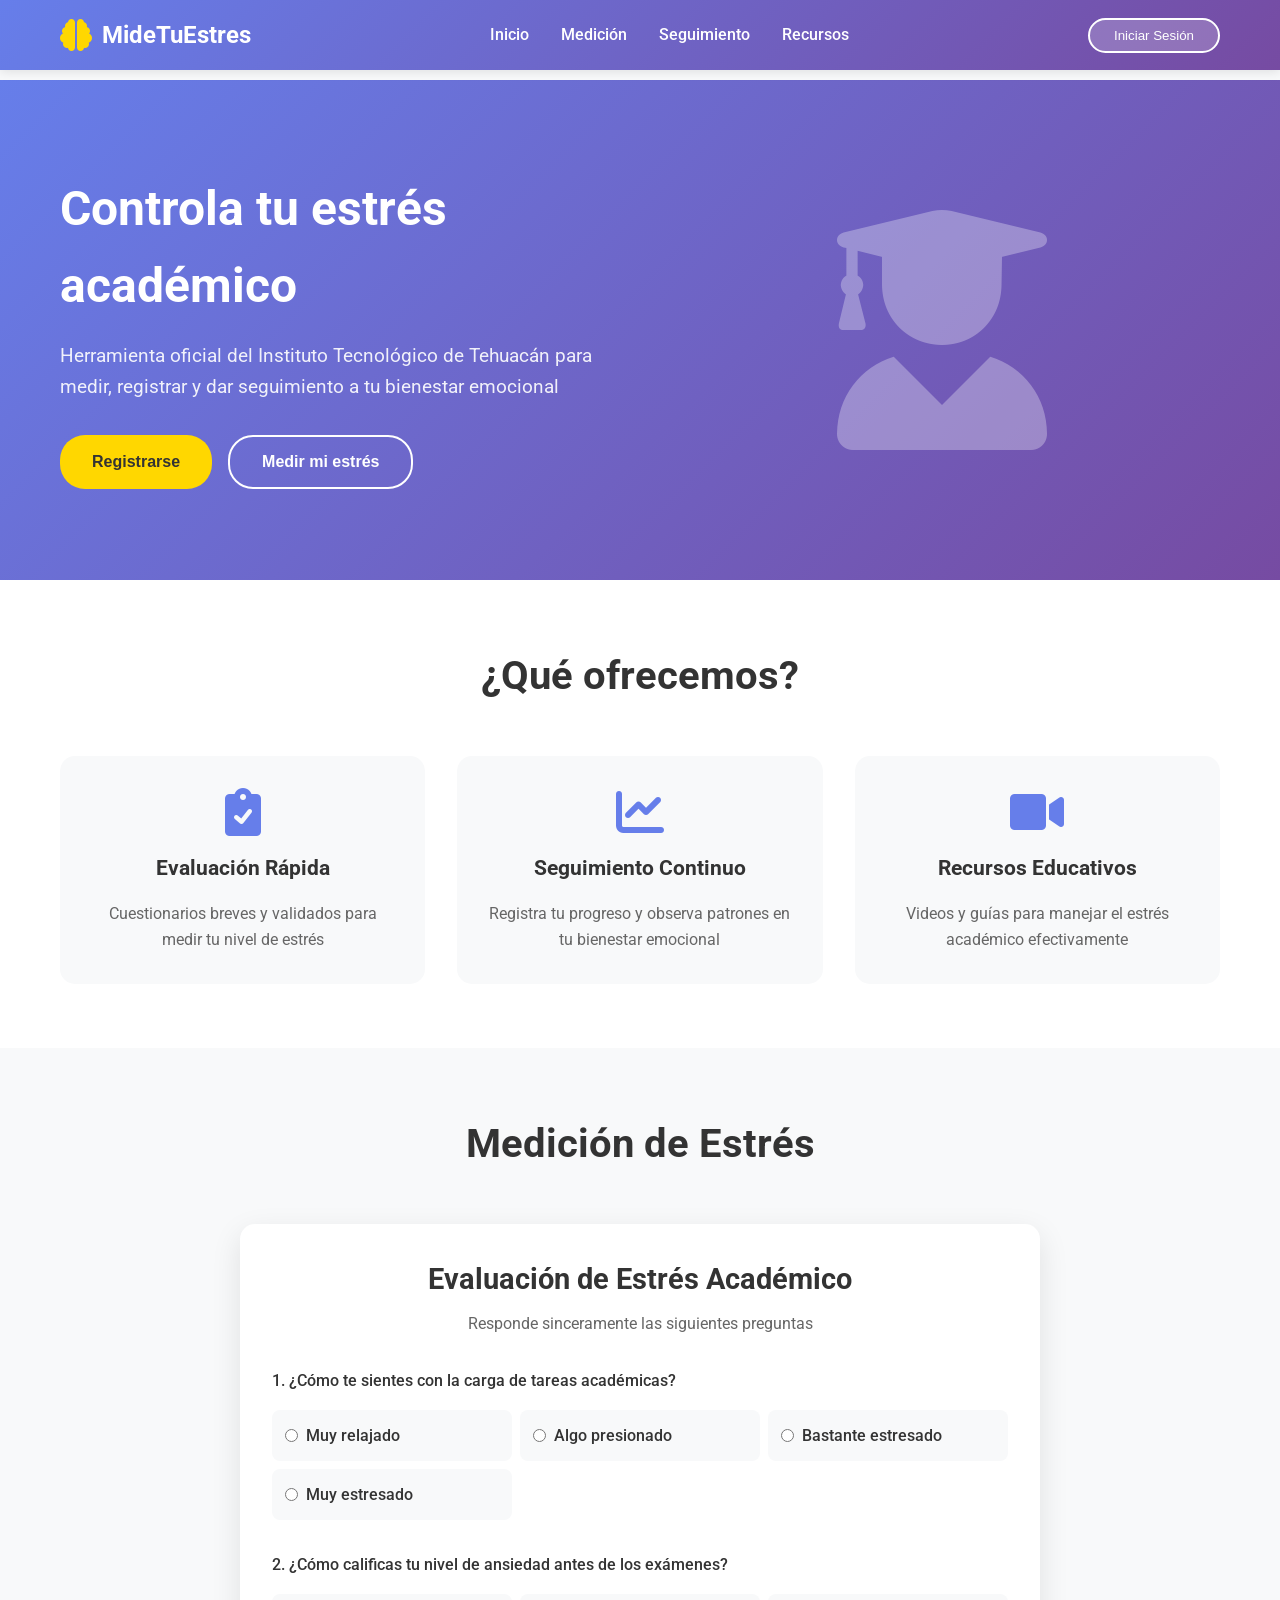
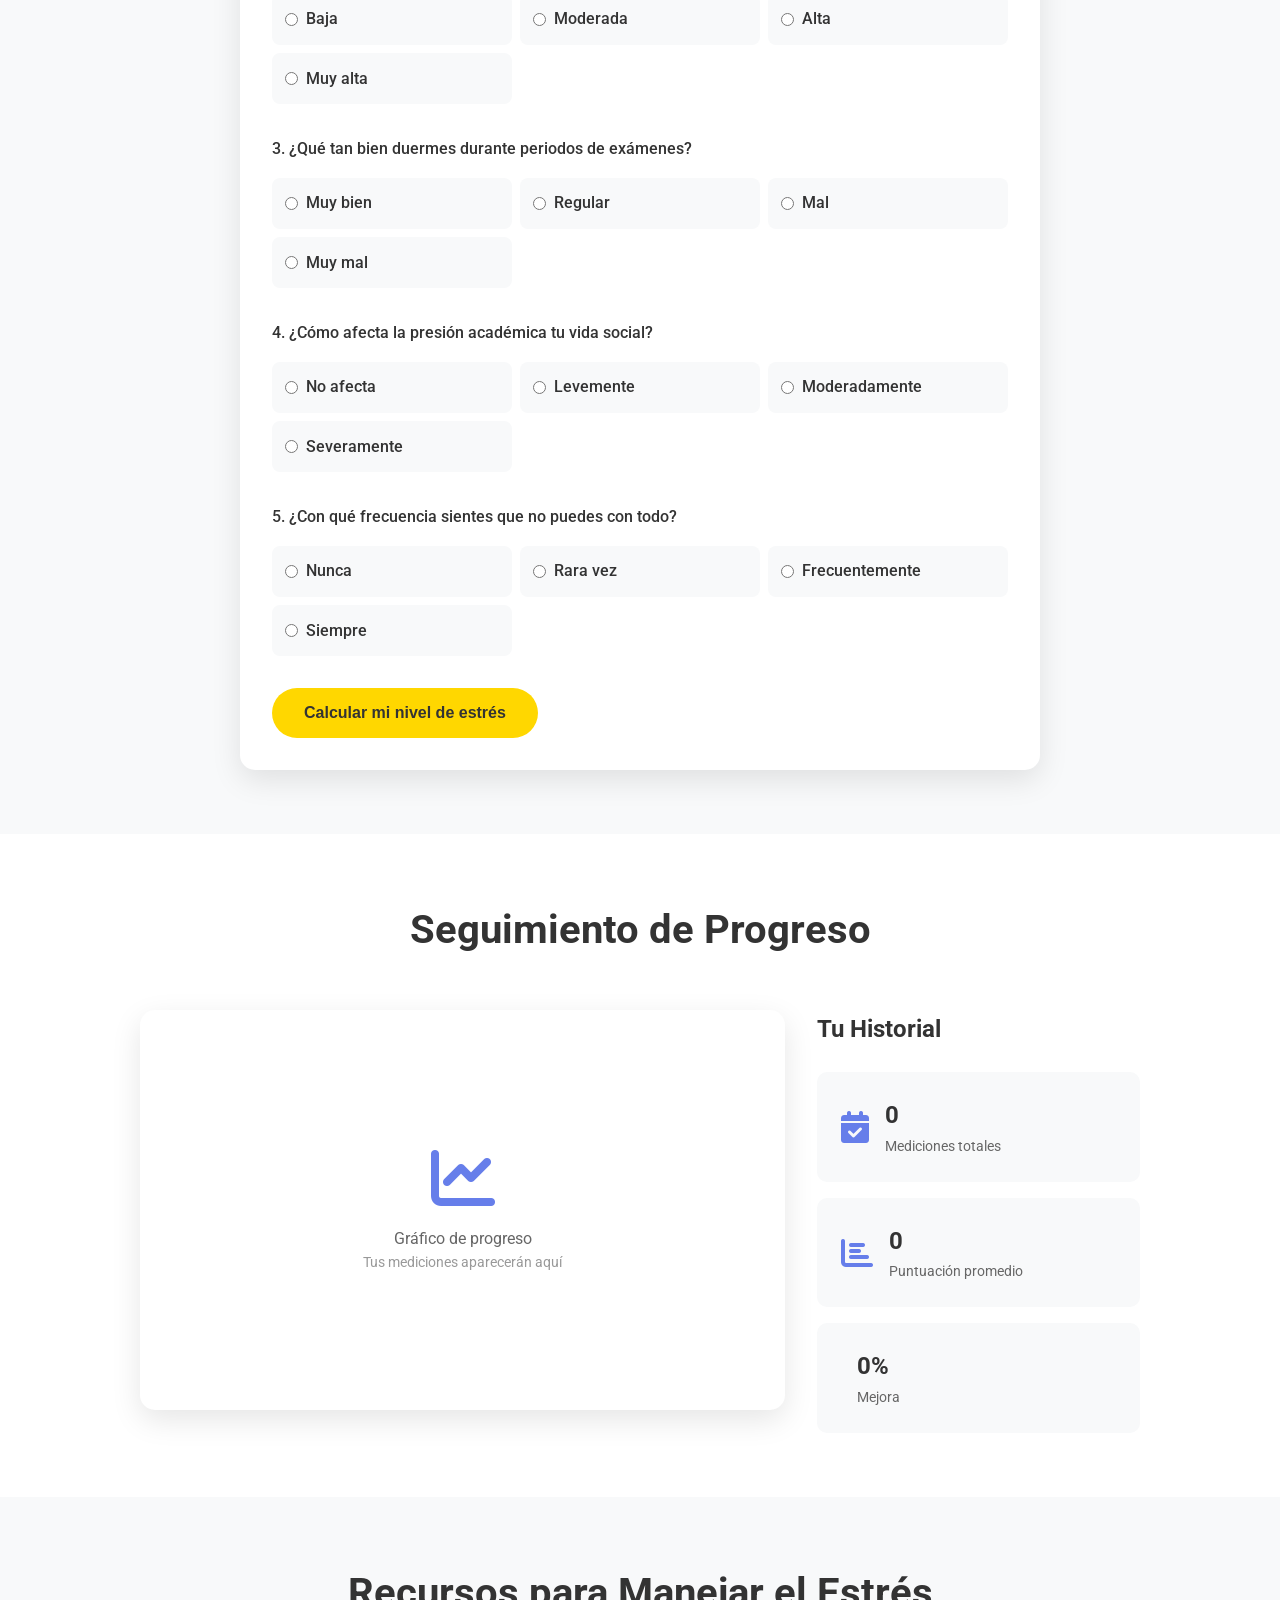
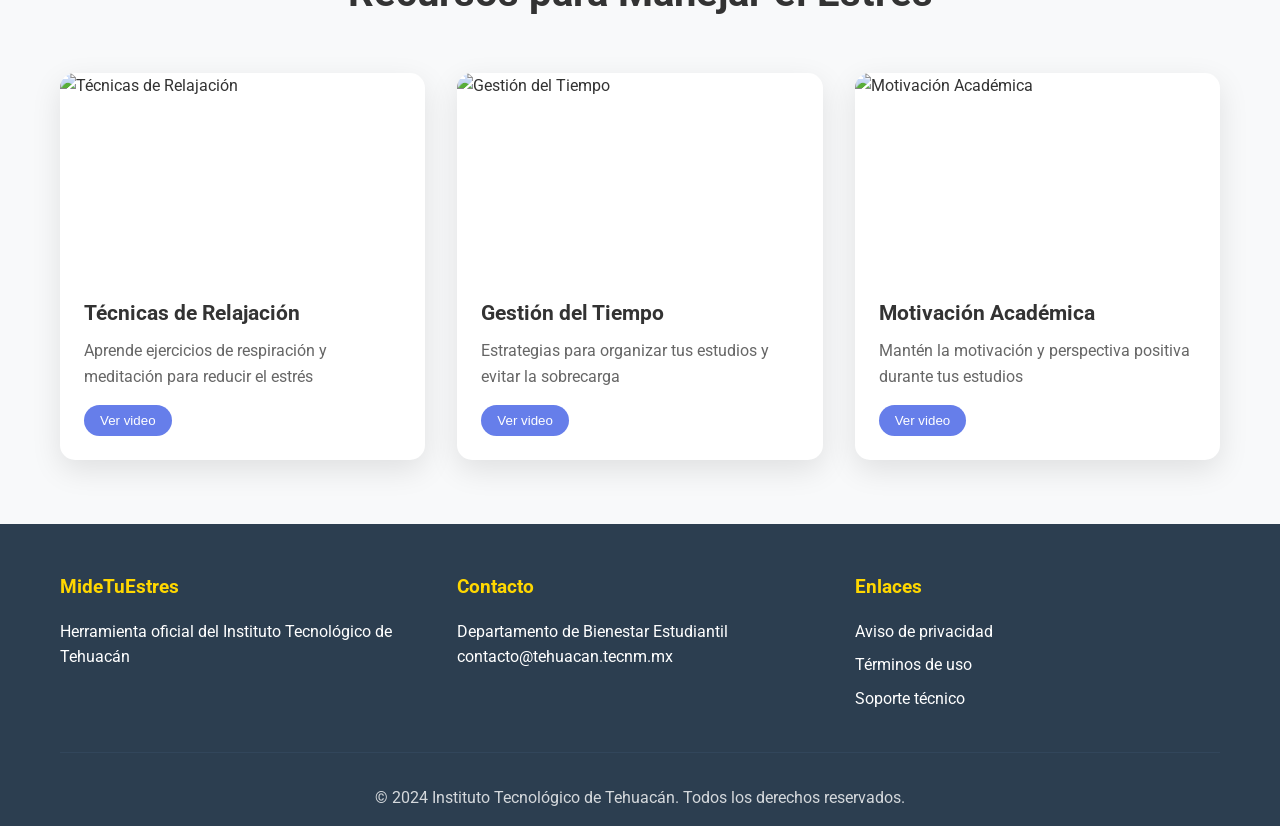
==== index.html @ ab8b29cb "Initial commit: MideTuEstres - Instituto Tecnologico de Tehuacan - Frontend completo con HTML, CSS y" ====
<!DOCTYPE html>
<html lang="es">
<head>
    <meta charset="UTF-8">
    <meta name="viewport" content="width=device-width, initial-scale=1.0">
    <title>MideTuEstres - Instituto Tecnológico de Tehuacán</title>
    <link rel="stylesheet" href="styles.css">
    <link href="https://fonts.googleapis.com/css2?family=Roboto:wght@300;400;500;700&display=swap" rel="stylesheet">
    <link rel="stylesheet" href="https://cdnjs.cloudflare.com/ajax/libs/font-awesome/6.0.0/css/all.min.css">
</head>
<body>
    <!-- Header -->
    <header class="header">
        <div class="container">
            <div class="logo">
                <i class="fas fa-brain"></i>
                <h1>MideTuEstres</h1>
            </div>
            <nav class="nav">
                <ul>
                    <li><a href="#inicio" class="nav-link">Inicio</a></li>
                    <li><a href="#medicion" class="nav-link">Medición</a></li>
                    <li><a href="#seguimiento" class="nav-link">Seguimiento</a></li>
                    <li><a href="#recursos" class="nav-link">Recursos</a></li>
                </ul>
            </nav>
            <button class="btn-login" onclick="showLoginModal()">Iniciar Sesión</button>
        </div>
    </header>

    <!-- Main Content -->
    <main>
        <!-- Hero Section -->
        <section id="inicio" class="hero">
            <div class="container">
                <div class="hero-content">
                    <h2>Controla tu estrés académico</h2>
                    <p>Herramienta oficial del Instituto Tecnológico de Tehuacán para medir, registrar y dar seguimiento a tu bienestar emocional</p>
                    <div class="hero-buttons">
                        <button class="btn-primary" onclick="showRegisterModal()">Registrarse</button>
                        <button class="btn-secondary" onclick="scrollToSection('medicion')">Medir mi estrés</button>
                    </div>
                </div>
                <div class="hero-image">
                    <i class="fas fa-user-graduate"></i>
                </div>
            </div>
        </section>

        <!-- Features Section -->
        <section class="features">
            <div class="container">
                <h3>¿Qué ofrecemos?</h3>
                <div class="features-grid">
                    <div class="feature-card">
                        <i class="fas fa-clipboard-check"></i>
                        <h4>Evaluación Rápida</h4>
                        <p>Cuestionarios breves y validados para medir tu nivel de estrés</p>
                    </div>
                    <div class="feature-card">
                        <i class="fas fa-chart-line"></i>
                        <h4>Seguimiento Continuo</h4>
                        <p>Registra tu progreso y observa patrones en tu bienestar emocional</p>
                    </div>
                    <div class="feature-card">
                        <i class="fas fa-video"></i>
                        <h4>Recursos Educativos</h4>
                        <p>Videos y guías para manejar el estrés académico efectivamente</p>
                    </div>
                </div>
            </div>
        </section>

        <!-- Stress Measurement Section -->
        <section id="medicion" class="measurement">
            <div class="container">
                <h3>Medición de Estrés</h3>
                <div class="measurement-container">
                    <div class="measurement-form" id="measurementForm">
                        <div class="form-header">
                            <h4>Evaluación de Estrés Académico</h4>
                            <p>Responde sinceramente las siguientes preguntas</p>
                        </div>
                        <form id="stressForm">
                            <div class="question-group" data-question="1">
                                <label>1. ¿Cómo te sientes con la carga de tareas académicas?</label>
                                <div class="radio-group">
                                    <label><input type="radio" name="q1" value="1"> Muy relajado</label>
                                    <label><input type="radio" name="q1" value="2"> Algo presionado</label>
                                    <label><input type="radio" name="q1" value="3"> Bastante estresado</label>
                                    <label><input type="radio" name="q1" value="4"> Muy estresado</label>
                                </div>
                            </div>

                            <div class="question-group" data-question="2">
                                <label>2. ¿Cómo calificas tu nivel de ansiedad antes de los exámenes?</label>
                                <div class="radio-group">
                                    <label><input type="radio" name="q2" value="1"> Baja</label>
                                    <label><input type="radio" name="q2" value="2"> Moderada</label>
                                    <label><input type="radio" name="q2" value="3"> Alta</label>
                                    <label><input type="radio" name="q2" value="4"> Muy alta</label>
                                </div>
                            </div>

                            <div class="question-group" data-question="3">
                                <label>3. ¿Qué tan bien duermes durante periodos de exámenes?</label>
                                <div class="radio-group">
                                    <label><input type="radio" name="q3" value="1"> Muy bien</label>
                                    <label><input type="radio" name="q3" value="2"> Regular</label>
                                    <label><input type="radio" name="q3" value="3"> Mal</label>
                                    <label><input type="radio" name="q3" value="4"> Muy mal</label>
                                </div>
                            </div>

                            <div class="question-group" data-question="4">
                                <label>4. ¿Cómo afecta la presión académica tu vida social?</label>
                                <div class="radio-group">
                                    <label><input type="radio" name="q4" value="1"> No afecta</label>
                                    <label><input type="radio" name="q4" value="2"> Levemente</label>
                                    <label><input type="radio" name="q4" value="3"> Moderadamente</label>
                                    <label><input type="radio" name="q4" value="4"> Severamente</label>
                                </div>
                            </div>

                            <div class="question-group" data-question="5">
                                <label>5. ¿Con qué frecuencia sientes que no puedes con todo?</label>
                                <div class="radio-group">
                                    <label><input type="radio" name="q5" value="1"> Nunca</label>
                                    <label><input type="radio" name="q5" value="2"> Rara vez</label>
                                    <label><input type="radio" name="q5" value="3"> Frecuentemente</label>
                                    <label><input type="radio" name="q5" value="4"> Siempre</label>
                                </div>
                            </div>

                            <button type="submit" class="btn-primary">Calcular mi nivel de estrés</button>
                        </form>
                    </div>

                    <div class="result-container" id="resultContainer" style="display: none;">
                        <h4>Tu Resultado</h4>
                        <div class="stress-score">
                            <div class="score-circle">
                                <span id="scoreValue">0</span>
                                <span class="score-label">Puntos</span>
                            </div>
                        </div>
                        <div class="stress-level" id="stressLevel">
                            <h5 id="levelTitle">Nivel de Estrés</h5>
                            <p id="levelDescription">Descripción</p>
                        </div>
                        <div class="recommendations">
                            <h6>Recomendaciones</h6>
                            <ul id="recommendationsList">
                                <!-- Recommendations will be added dynamically -->
                            </ul>
                        </div>
                        <button class="btn-secondary" onclick="resetMeasurement()">Nueva evaluación</button>
                    </div>
                </div>
            </div>
        </section>

        <!-- Tracking Section -->
        <section id="seguimiento" class="tracking">
            <div class="container">
                <h3>Seguimiento de Progreso</h3>
                <div class="tracking-container">
                    <div class="chart-container">
                        <canvas id="stressChart"></canvas>
                    </div>
                    <div class="tracking-info">
                        <h4>Tu Historial</h4>
                        <div class="stats-grid">
                            <div class="stat-card">
                                <i class="fas fa-calendar-check"></i>
                                <div class="stat-info">
                                    <span class="stat-number" id="totalMeasurements">0</span>
                                    <span class="stat-label">Mediciones totales</span>
                                </div>
                            </div>
                            <div class="stat-card">
                                <i class="fas fa-chart-bar"></i>
                                <div class="stat-info">
                                    <span class="stat-number" id="averageScore">0</span>
                                    <span class="stat-label">Puntuación promedio</span>
                                </div>
                            </div>
                            <div class="stat-card">
                                <i class="fas fa-trend-down"></i>
                                <div class="stat-info">
                                    <span class="stat-number" id="improvement">0%</span>
                                    <span class="stat-label">Mejora</span>
                                </div>
                            </div>
                        </div>
                    </div>
                </div>
            </div>
        </section>

        <!-- Resources Section -->
        <section id="recursos" class="resources">
            <div class="container">
                <h3>Recursos para Manejar el Estrés</h3>
                <div class="resources-grid">
                    <div class="resource-card">
                        <div class="resource-video">
                            <img src="https://img.youtube.com/vi/dQw4w9WgXcQ/mqdefault.jpg" alt="Técnicas de Relajación">
                            <div class="video-overlay">
                                <i class="fas fa-play-circle"></i>
                                <a href="https://www.youtube.com/watch?v=dQw4w9WgXcQ" target="_blank" class="video-link">Ver Video</a>
                            </div>
                        </div>
                        <div class="resource-content">
                            <h4>Técnicas de Relajación</h4>
                            <p>Aprende ejercicios de respiración y meditación para reducir el estrés</p>
                            <button class="btn-small" onclick="playVideo('relajacion')">Ver video</button>
                        </div>
                    </div>

                    <div class="resource-card">
                        <div class="resource-video">
                            <img src="https://img.youtube.com/vi/864228rfcv4/mqdefault.jpg" alt="Gestión del Tiempo">
                            <div class="video-overlay">
                                <i class="fas fa-play-circle"></i>
                                <a href="https://www.youtube.com/watch?v=864228rfcv4" target="_blank" class="video-link">Ver Video</a>
                            </div>
                        </div>
                        <div class="resource-content">
                            <h4>Gestión del Tiempo</h4>
                            <p>Estrategias para organizar tus estudios y evitar la sobrecarga</p>
                            <button class="btn-small" onclick="playVideo('tiempo')">Ver video</button>
                        </div>
                    </div>

                    <div class="resource-card">
                        <div class="resource-video">
                            <img src="https://img.youtube.com/vi/WN_pRi27HjU/mqdefault.jpg" alt="Motivación Académica">
                            <div class="video-overlay">
                                <i class="fas fa-play-circle"></i>
                                <a href="https://www.youtube.com/watch?v=WN_pRi27HjU" target="_blank" class="video-link">Ver Video</a>
                            </div>
                        </div>
                        <div class="resource-content">
                            <h4>Motivación Académica</h4>
                            <p>Mantén la motivación y perspectiva positiva durante tus estudios</p>
                            <button class="btn-small" onclick="playVideo('motivacion')">Ver video</button>
                        </div>
                    </div>
                </div>
            </div>
        </section>
    </main>

    <!-- Footer -->
    <footer class="footer">
        <div class="container">
            <div class="footer-content">
                <div class="footer-section">
                    <h4>MideTuEstres</h4>
                    <p>Herramienta oficial del Instituto Tecnológico de Tehuacán</p>
                </div>
                <div class="footer-section">
                    <h4>Contacto</h4>
                    <p>Departamento de Bienestar Estudiantil</p>
                    <p>contacto@tehuacan.tecnm.mx</p>
                </div>
                <div class="footer-section">
                    <h4>Enlaces</h4>
                    <ul>
                        <li><a href="#">Aviso de privacidad</a></li>
                        <li><a href="#">Términos de uso</a></li>
                        <li><a href="#">Soporte técnico</a></li>
                    </ul>
                </div>
            </div>
            <div class="footer-bottom">
                <p>&copy; 2024 Instituto Tecnológico de Tehuacán. Todos los derechos reservados.</p>
            </div>
        </div>
    </footer>

    <!-- Modals -->
    <!-- Login Modal -->
    <div id="loginModal" class="modal">
        <div class="modal-content">
            <span class="close" onclick="closeModal('loginModal')">&times;</span>
            <h2>Iniciar Sesión</h2>
            <form id="loginForm">
                <div class="form-group">
                    <label for="email">Correo Institucional</label>
                    <input type="email" id="email" name="email" required placeholder="ejemplo@tehuacan.tecnm.mx">
                </div>
                <div class="form-group">
                    <label for="password">Contraseña</label>
                    <input type="password" id="password" name="password" required>
                </div>
                <button type="submit" class="btn-primary">Iniciar Sesión</button>
                <p class="form-link">¿No tienes cuenta? <a href="#" onclick="switchToRegister()">Regístrate</a></p>
            </form>
        </div>
    </div>

    <!-- Register Modal -->
    <div id="registerModal" class="modal">
        <div class="modal-content">
            <span class="close" onclick="closeModal('registerModal')">&times;</span>
            <h2>Registro de Estudiante</h2>
            <form id="registerForm">
                <div class="form-group">
                    <label for="regName">Nombre Completo</label>
                    <input type="text" id="regName" name="name" required>
                </div>
                <div class="form-group">
                    <label for="regEmail">Correo Institucional</label>
                    <input type="email" id="regEmail" name="email" required placeholder="ejemplo@tehuacan.tecnm.mx">
                </div>
                <div class="form-group">
                    <label for="regMatricula">Matrícula</label>
                    <input type="text" id="regMatricula" name="matricula" required>
                </div>
                <div class="form-group">
                    <label for="regCarrera">Carrera</label>
                    <select id="regCarrera" name="carrera" required>
                        <option value="">Selecciona tu carrera</option>
                        <option value="lic-administracion">Licenciatura en Administración</option>
                        <option value="lic-contaduria">Licenciatura en Contaduría</option>
                        <option value="ing-sistemas">Ingeniería en Sistemas Computacionales</option>
                        <option value="ing-industrial">Ingeniería Industrial</option>
                        <option value="ing-logistica">Ingeniería en Logística</option>
                        <option value="ing-civil">Ingeniería Civil</option>
                        <option value="ing-electrica">Ingeniería Electrónica</option>
                        <option value="ing-mecanica">Ingeniería Mecatrónica</option>
                        <option value="ing-biomedica">Ingeniería en Biomedica</option>
                        <option value="ing-bioquimica">Ingeniería en Bioquimica</option>

                    </select>
                </div>
                <div class="form-group">
                    <label for="regSemestre">Semestre</label>
                    <select id="regSemestre" name="semestre" required>
                        <option value="">Selecciona tu semestre</option>
                        <option value="1">1er Semestre</option>
                        <option value="2">2do Semestre</option>
                        <option value="3">3er Semestre</option>
                        <option value="4">4to Semestre</option>
                        <option value="5">5to Semestre</option>
                        <option value="6">6to Semestre</option>
                        <option value="7">7mo Semestre</option>
                        <option value="8">8vo Semestre</option>
                        <option value="9">9no Semestre</option>
                    </select>
                </div>
                <div class="form-group">
                    <label for="regPassword">Contraseña</label>
                    <input type="password" id="regPassword" name="password" required>
                </div>
                <div class="form-group">
                    <label for="regConfirmPassword">Confirmar Contraseña</label>
                    <input type="password" id="regConfirmPassword" name="confirmPassword" required>
                </div>
                <button type="submit" class="btn-primary">Registrarse</button>
                <p class="form-link">¿Ya tienes cuenta? <a href="#" onclick="switchToLogin()">Inicia sesión</a></p>
            </form>
        </div>
    </div>

    <script src="script.js"></script>
</body>
</html>
---- styles.css ----
/* Reset and Base Styles */
* {
    margin: 0;
    padding: 0;
    box-sizing: border-box;
}

body {
    font-family: 'Roboto', sans-serif;
    line-height: 1.6;
    color: #333;
    background-color: #f8f9fa;
}

.container {
    max-width: 1200px;
    margin: 0 auto;
    padding: 0 20px;
}

/* Header Styles */
.header {
    background: linear-gradient(135deg, #667eea 0%, #764ba2 100%);
    color: white;
    padding: 1rem 0;
    position: fixed;
    top: 0;
    width: 100%;
    z-index: 1000;
    box-shadow: 0 2px 10px rgba(0,0,0,0.1);
}

.header .container {
    display: flex;
    justify-content: space-between;
    align-items: center;
}

.logo {
    display: flex;
    align-items: center;
    gap: 10px;
}

.logo i {
    font-size: 2rem;
    color: #ffd700;
}

.logo h1 {
    font-size: 1.5rem;
    font-weight: 700;
}

.nav ul {
    display: flex;
    list-style: none;
    gap: 2rem;
}

.nav-link {
    color: white;
    text-decoration: none;
    font-weight: 500;
    transition: color 0.3s;
}

.nav-link:hover {
    color: #ffd700;
}

.btn-login {
    background: rgba(255,255,255,0.2);
    color: white;
    border: 2px solid white;
    padding: 0.5rem 1.5rem;
    border-radius: 25px;
    cursor: pointer;
    font-weight: 500;
    transition: all 0.3s;
}

.btn-login:hover {
    background: white;
    color: #667eea;
}

/* Main Content */
main {
    margin-top: 80px;
}

/* Hero Section */
.hero {
    background: linear-gradient(135deg, #667eea 0%, #764ba2 100%);
    color: white;
    padding: 4rem 0;
    min-height: 500px;
    display: flex;
    align-items: center;
}

.hero .container {
    display: grid;
    grid-template-columns: 1fr 1fr;
    gap: 3rem;
    align-items: center;
}

.hero-content h2 {
    font-size: 3rem;
    margin-bottom: 1rem;
    font-weight: 700;
}

.hero-content p {
    font-size: 1.2rem;
    margin-bottom: 2rem;
    opacity: 0.9;
}

.hero-buttons {
    display: flex;
    gap: 1rem;
}

.btn-primary {
    background: #ffd700;
    color: #333;
    padding: 1rem 2rem;
    border: none;
    border-radius: 25px;
    font-weight: 600;
    cursor: pointer;
    transition: all 0.3s;
    font-size: 1rem;
}

.btn-primary:hover {
    background: #ffed4e;
    transform: translateY(-2px);
    box-shadow: 0 5px 15px rgba(255,215,0,0.3);
}

.btn-secondary {
    background: transparent;
    color: white;
    padding: 1rem 2rem;
    border: 2px solid white;
    border-radius: 25px;
    font-weight: 600;
    cursor: pointer;
    transition: all 0.3s;
    font-size: 1rem;
}

.btn-secondary:hover {
    background: white;
    color: #667eea;
}

.hero-image {
    text-align: center;
}

.hero-image i {
    font-size: 15rem;
    opacity: 0.3;
    animation: float 3s ease-in-out infinite;
}

@keyframes float {
    0%, 100% { transform: translateY(0px); }
    50% { transform: translateY(-20px); }
}

/* Features Section */
.features {
    padding: 4rem 0;
    background: white;
}

.features h3 {
    text-align: center;
    font-size: 2.5rem;
    margin-bottom: 3rem;
    color: #333;
}

.features-grid {
    display: grid;
    grid-template-columns: repeat(auto-fit, minmax(300px, 1fr));
    gap: 2rem;
}

.feature-card {
    text-align: center;
    padding: 2rem;
    border-radius: 15px;
    background: #f8f9fa;
    transition: all 0.3s;
}

.feature-card:hover {
    transform: translateY(-5px);
    box-shadow: 0 10px 30px rgba(0,0,0,0.1);
}

.feature-card i {
    font-size: 3rem;
    color: #667eea;
    margin-bottom: 1rem;
}

.feature-card h4 {
    font-size: 1.3rem;
    margin-bottom: 1rem;
    color: #333;
}

.feature-card p {
    color: #666;
    line-height: 1.6;
}

/* Measurement Section */
.measurement {
    padding: 4rem 0;
    background: #f8f9fa;
}

.measurement h3 {
    text-align: center;
    font-size: 2.5rem;
    margin-bottom: 3rem;
    color: #333;
}

.measurement-container {
    max-width: 800px;
    margin: 0 auto;
    background: white;
    border-radius: 15px;
    padding: 2rem;
    box-shadow: 0 10px 30px rgba(0,0,0,0.1);
}

.form-header {
    text-align: center;
    margin-bottom: 2rem;
}

.form-header h4 {
    font-size: 1.8rem;
    color: #333;
    margin-bottom: 0.5rem;
}

.form-header p {
    color: #666;
}

.question-group {
    margin-bottom: 2rem;
}

.question-group label {
    display: block;
    font-weight: 500;
    margin-bottom: 1rem;
    color: #333;
}

.radio-group {
    display: grid;
    grid-template-columns: repeat(auto-fit, minmax(200px, 1fr));
    gap: 0.5rem;
}

.radio-group label {
    display: flex;
    align-items: center;
    padding: 0.8rem;
    background: #f8f9fa;
    border-radius: 8px;
    cursor: pointer;
    transition: all 0.3s;
    margin-bottom: 0;
}

.radio-group label:hover {
    background: #e9ecef;
}

.radio-group input[type="radio"] {
    margin-right: 0.5rem;
}

/* Result Container */
.result-container {
    text-align: center;
    padding: 2rem;
}

.stress-score {
    margin: 2rem 0;
}

.score-circle {
    width: 150px;
    height: 150px;
    border-radius: 50%;
    background: linear-gradient(135deg, #667eea 0%, #764ba2 100%);
    display: flex;
    flex-direction: column;
    align-items: center;
    justify-content: center;
    margin: 0 auto;
    color: white;
    box-shadow: 0 10px 30px rgba(102,126,234,0.3);
}

.score-circle #scoreValue {
    font-size: 3rem;
    font-weight: 700;
}

.score-label {
    font-size: 0.9rem;
    opacity: 0.8;
}

.stress-level {
    margin: 2rem 0;
    padding: 1.5rem;
    background: #f8f9fa;
    border-radius: 10px;
}

.stress-level h5 {
    font-size: 1.5rem;
    margin-bottom: 0.5rem;
    color: #333;
}

.recommendations {
    text-align: left;
    margin: 2rem 0;
}

.recommendations h6 {
    font-size: 1.2rem;
    margin-bottom: 1rem;
    color: #333;
}

.recommendations ul {
    list-style: none;
}

.recommendations li {
    padding: 0.5rem 0;
    padding-left: 1.5rem;
    position: relative;
}

.recommendations li:before {
    content: ">";
    position: absolute;
    left: 0;
    color: #667eea;
    font-weight: bold;
}

/* Tracking Section */
.tracking {
    padding: 4rem 0;
    background: white;
}

.tracking h3 {
    text-align: center;
    font-size: 2.5rem;
    margin-bottom: 3rem;
    color: #333;
}

.tracking-container {
    max-width: 1000px;
    margin: 0 auto;
    display: grid;
    grid-template-columns: 2fr 1fr;
    gap: 2rem;
}

.chart-container {
    background: white;
    border-radius: 15px;
    padding: 2rem;
    box-shadow: 0 10px 30px rgba(0,0,0,0.1);
    height: 400px;
    display: flex;
    align-items: center;
    justify-content: center;
}

.chart-placeholder {
    text-align: center;
    color: #666;
}

.tracking-info h4 {
    font-size: 1.5rem;
    margin-bottom: 1.5rem;
    color: #333;
}

.stats-grid {
    display: flex;
    flex-direction: column;
    gap: 1rem;
}

.stat-card {
    background: #f8f9fa;
    padding: 1.5rem;
    border-radius: 10px;
    display: flex;
    align-items: center;
    gap: 1rem;
    transition: all 0.3s;
}

.stat-card:hover {
    transform: translateX(5px);
    box-shadow: 0 5px 15px rgba(0,0,0,0.1);
}

.stat-card i {
    font-size: 2rem;
    color: #667eea;
}

.stat-info {
    display: flex;
    flex-direction: column;
}

.stat-number {
    font-size: 1.5rem;
    font-weight: 700;
    color: #333;
}

.stat-label {
    font-size: 0.9rem;
    color: #666;
}

/* Resources Section */
.resources {
    padding: 4rem 0;
    background: #f8f9fa;
}

.resources h3 {
    text-align: center;
    font-size: 2.5rem;
    margin-bottom: 3rem;
    color: #333;
}

.resources-grid {
    display: grid;
    grid-template-columns: repeat(auto-fit, minmax(350px, 1fr));
    gap: 2rem;
}

.resource-card {
    background: white;
    border-radius: 15px;
    overflow: hidden;
    box-shadow: 0 10px 30px rgba(0,0,0,0.1);
    transition: all 0.3s;
}

.resource-card:hover {
    transform: translateY(-5px);
    box-shadow: 0 15px 40px rgba(0,0,0,0.15);
}

.resource-video {
    position: relative;
    height: 200px;
    overflow: hidden;
    border-radius: 10px 10px 0 0;
}

.resource-video img {
    width: 100%;
    height: 100%;
    object-fit: cover;
    transition: transform 0.3s ease;
}

.video-overlay {
    position: absolute;
    top: 0;
    left: 0;
    right: 0;
    bottom: 0;
    background: rgba(0, 0, 0, 0.3);
    display: flex;
    flex-direction: column;
    align-items: center;
    justify-content: center;
    opacity: 0;
    transition: opacity 0.3s ease;
}

.video-overlay i {
    font-size: 3rem;
    color: white;
    margin-bottom: 1rem;
    z-index: 2;
}

.video-overlay .video-link {
    background: #667eea;
    color: white;
    padding: 0.8rem 1.5rem;
    border-radius: 25px;
    text-decoration: none;
    font-weight: 600;
    font-size: 0.9rem;
    z-index: 2;
    transition: all 0.3s ease;
    border: 2px solid transparent;
}

.video-overlay .video-link:hover {
    background: #5a6fd8;
    transform: translateY(-2px);
    border-color: #ffd700;
}

.resource-video:hover .video-overlay {
    opacity: 1;
}

.resource-video:hover img {
    transform: scale(1.05);
}

.resource-content {
    padding: 1.5rem;
}

.resource-content h4 {
    font-size: 1.3rem;
    margin-bottom: 0.5rem;
    color: #333;
}

.resource-content p {
    color: #666;
    margin-bottom: 1rem;
    line-height: 1.6;
}

.btn-small {
    background: #667eea;
    color: white;
    padding: 0.5rem 1rem;
    border: none;
    border-radius: 20px;
    cursor: pointer;
    font-weight: 500;
    transition: all 0.3s;
}

.btn-small:hover {
    background: #5a6fd8;
    transform: translateY(-2px);
}

/* Footer */
.footer {
    background: #2c3e50;
    color: white;
    padding: 3rem 0 1rem;
}

.footer-content {
    display: grid;
    grid-template-columns: repeat(auto-fit, minmax(250px, 1fr));
    gap: 2rem;
    margin-bottom: 2rem;
}

.footer-section h4 {
    font-size: 1.2rem;
    margin-bottom: 1rem;
    color: #ffd700;
}

.footer-section ul {
    list-style: none;
}

.footer-section ul li {
    margin-bottom: 0.5rem;
}

.footer-section a {
    color: white;
    text-decoration: none;
    transition: color 0.3s;
}

.footer-section a:hover {
    color: #ffd700;
}

.footer-bottom {
    text-align: center;
    padding-top: 2rem;
    border-top: 1px solid #34495e;
    opacity: 0.8;
}

/* Modal Styles */
.modal {
    display: none;
    position: fixed;
    z-index: 2000;
    left: 0;
    top: 0;
    width: 100%;
    height: 100%;
    background-color: rgba(0,0,0,0.5);
    animation: fadeIn 0.3s;
}

@keyframes fadeIn {
    from { opacity: 0; }
    to { opacity: 1; }
}

.modal-content {
    background-color: white;
    margin: 5% auto;
    padding: 2rem;
    border-radius: 15px;
    width: 90%;
    max-width: 500px;
    max-height: 90vh;
    overflow-y: auto;
    position: relative;
    animation: slideIn 0.3s;
}

@keyframes slideIn {
    from { transform: translateY(-50px); opacity: 0; }
    to { transform: translateY(0); opacity: 1; }
}

.close {
    position: absolute;
    right: 1rem;
    top: 1rem;
    font-size: 2rem;
    cursor: pointer;
    color: #666;
    transition: color 0.3s;
}

.close:hover {
    color: #333;
}

.modal h2 {
    text-align: center;
    margin-bottom: 2rem;
    color: #333;
}

.form-group {
    margin-bottom: 1.5rem;
}

.form-group label {
    display: block;
    margin-bottom: 0.5rem;
    font-weight: 500;
    color: #333;
}

.form-group input,
.form-group select {
    width: 100%;
    padding: 0.8rem;
    border: 2px solid #e9ecef;
    border-radius: 8px;
    font-size: 1rem;
    transition: border-color 0.3s;
}

.form-group input:focus,
.form-group select:focus {
    outline: none;
    border-color: #667eea;
}

.form-link {
    text-align: center;
    margin-top: 1rem;
    color: #666;
}

.form-link a {
    color: #667eea;
    text-decoration: none;
    font-weight: 500;
}

.form-link a:hover {
    text-decoration: underline;
}

/* Modal button styles */
.modal .btn-primary {
    width: 100%;
    margin-top: 1rem;
    padding: 1rem;
    font-size: 1.1rem;
    font-weight: 600;
}

.modal form {
    margin-bottom: 1rem;
}

/* Responsive Design */
@media (max-width: 768px) {
    .header .container {
        flex-direction: column;
        gap: 1rem;
    }
    
    .nav ul {
        flex-direction: column;
        gap: 0.5rem;
        text-align: center;
    }
    
    .hero .container {
        grid-template-columns: 1fr;
        text-align: center;
    }
    
    .hero-content h2 {
        font-size: 2rem;
    }
    
    .hero-buttons {
        flex-direction: column;
        align-items: center;
    }
    
    .hero-image i {
        font-size: 8rem;
    }
    
    .features-grid {
        grid-template-columns: 1fr;
    }
    
    .tracking-container {
        grid-template-columns: 1fr;
    }
    
    .resources-grid {
        grid-template-columns: 1fr;
    }
    
    .footer-content {
        grid-template-columns: 1fr;
        text-align: center;
    }
    
    .radio-group {
        grid-template-columns: 1fr;
    }
}

@media (max-width: 480px) {
    .container {
        padding: 0 15px;
    }
    
    .hero {
        padding: 2rem 0;
    }
    
    .hero-content h2 {
        font-size: 1.5rem;
    }
    
    .hero-content p {
        font-size: 1rem;
    }
    
    .features h3,
    .measurement h3,
    .tracking h3,
    .resources h3 {
        font-size: 1.8rem;
    }
    
    .modal-content {
        margin: 5% auto;
        padding: 1.5rem;
        max-height: 95vh;
        width: 95%;
    }
}

/* Utility Classes */
.text-center {
    text-align: center;
}

.mt-2 {
    margin-top: 2rem;
}

.mb-2 {
    margin-bottom: 2rem;
}

.hidden {
    display: none;
}

.show {
    display: block;
}

/* Loading Animation */
.loading {
    display: inline-block;
    width: 20px;
    height: 20px;
    border: 3px solid #f3f3f3;
    border-top: 3px solid #667eea;
    border-radius: 50%;
    animation: spin 1s linear infinite;
}

@keyframes spin {
    0% { transform: rotate(0deg); }
    100% { transform: rotate(360deg); }
}

/* Success Message */
.success-message {
    background: #d4edda;
    color: #155724;
    padding: 1rem;
    border-radius: 8px;
    margin: 1rem 0;
    border: 1px solid #c3e6cb;
}

/* Error Message */
.error-message {
    background: #f8d7da;
    color: #721c24;
    padding: 1rem;
    border-radius: 8px;
    margin: 1rem 0;
    border: 1px solid #f5c6cb;
}
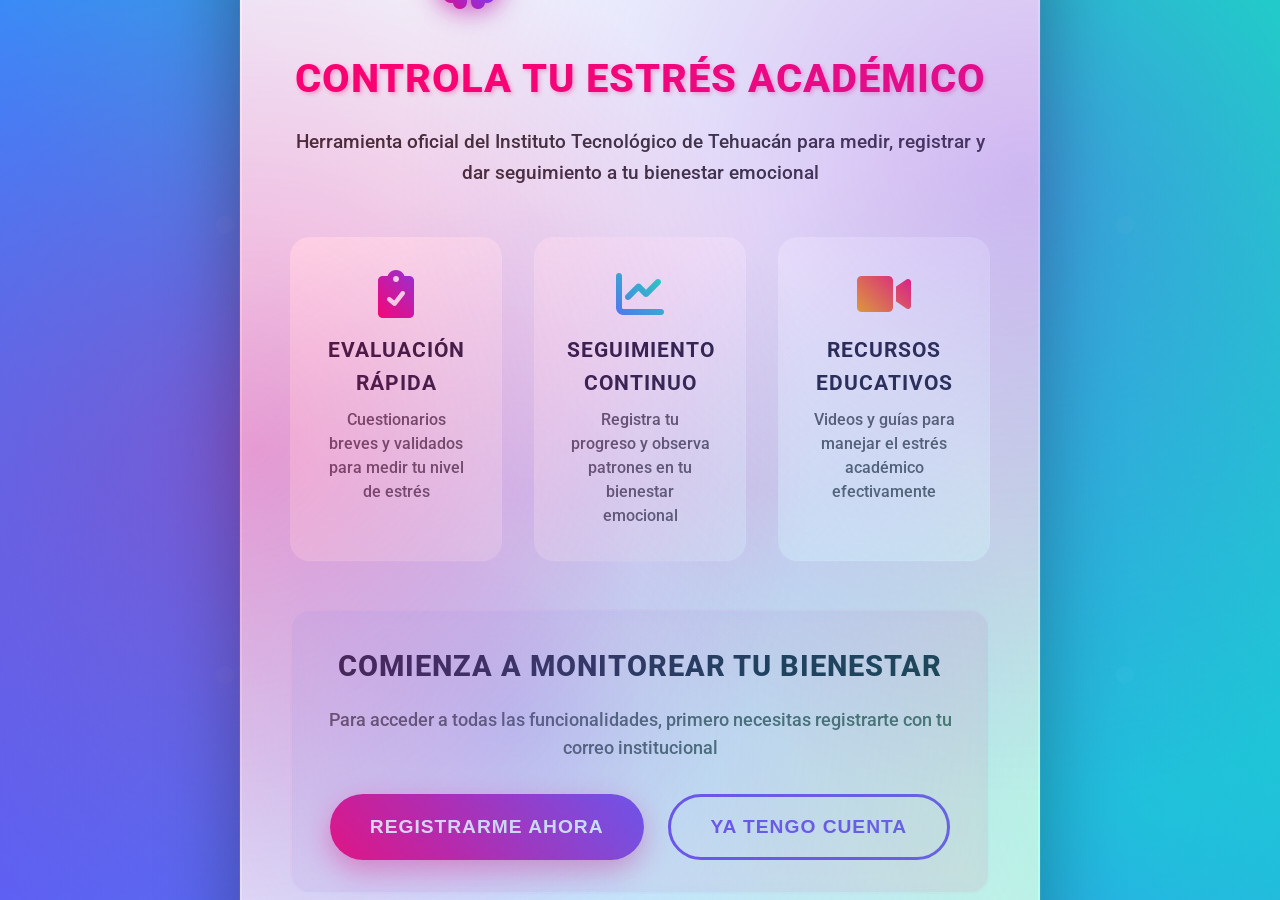
==== commit 07217d4e: "creacion del formuario antes de la pagina principal con mas diseño insano XD" ====
--- a/index.html
+++ b/index.html
@@ -16,7 +16,7 @@
                 <i class="fas fa-brain"></i>
                 <h1>MideTuEstres</h1>
             </div>
-            <nav class="nav">
+            <nav class="nav" id="mainNav" style="display: none;">
                 <ul>
                     <li><a href="#inicio" class="nav-link">Inicio</a></li>
                     <li><a href="#medicion" class="nav-link">Medición</a></li>
@@ -24,12 +24,58 @@
                     <li><a href="#recursos" class="nav-link">Recursos</a></li>
                 </ul>
             </nav>
-            <button class="btn-login" onclick="showLoginModal()">Iniciar Sesión</button>
+            <button class="btn-login" id="loginBtn" onclick="showLoginModal()">Iniciar Sesión</button>
         </div>
     </header>
 
+    <!-- Welcome Screen (shown when not authenticated) -->
+    <div id="welcomeScreen" class="welcome-screen" style="display: none;">
+        <div class="welcome-container">
+            <div class="welcome-header">
+                <div class="logo">
+                    <i class="fas fa-brain"></i>
+                    <h1>MideTuEstres</h1>
+                </div>
+                <h2>Controla tu estrés académico</h2>
+                <p>Herramienta oficial del Instituto Tecnológico de Tehuacán para medir, registrar y dar seguimiento a tu bienestar emocional</p>
+            </div>
+            
+            <div class="welcome-features">
+                <div class="feature-item">
+                    <i class="fas fa-clipboard-check"></i>
+                    <h3>Evaluación Rápida</h3>
+                    <p>Cuestionarios breves y validados para medir tu nivel de estrés</p>
+                </div>
+                <div class="feature-item">
+                    <i class="fas fa-chart-line"></i>
+                    <h3>Seguimiento Continuo</h3>
+                    <p>Registra tu progreso y observa patrones en tu bienestar emocional</p>
+                </div>
+                <div class="feature-item">
+                    <i class="fas fa-video"></i>
+                    <h3>Recursos Educativos</h3>
+                    <p>Videos y guías para manejar el estrés académico efectivamente</p>
+                </div>
+            </div>
+            
+            <div class="welcome-actions">
+                <h3>Comienza a monitorear tu bienestar</h3>
+                <p>Para acceder a todas las funcionalidades, primero necesitas registrarte con tu correo institucional</p>
+                <div class="welcome-buttons">
+                    <button class="btn-primary" onclick="showRegisterModal()">Registrarme Ahora</button>
+                    <button class="btn-secondary" onclick="showLoginModal()">Ya tengo cuenta</button>
+                </div>
+            </div>
+            
+            <div class="welcome-footer">
+                <p><i class="fas fa-shield-alt"></i> Tus datos están seguros y son privados</p>
+                <p><i class="fas fa-university"></i> Servicio exclusivo para estudiantes del IT Tehuacán</p>
+            </div>
+        </div>
+    </div>
+
     <!-- Main Content -->
-    <main>
+    <main id="mainContent" style="display: none;">
         <!-- Hero Section -->
         <section id="inicio" class="hero">
             <div class="container">
--- a/styles.css
+++ b/styles.css
@@ -18,16 +18,48 @@
     padding: 0 20px;
 }
 
-/* Header Styles */
+/* Header Styles - INSANE DESIGN */
 .header {
-    background: linear-gradient(135deg, #667eea 0%, #764ba2 100%);
+    background: linear-gradient(135deg, #1a1a2e 0%, #16213e 50%, #0f3460 100%);
     color: white;
     padding: 1rem 0;
     position: fixed;
     top: 0;
     width: 100%;
-    z-index: 1000;
-    box-shadow: 0 2px 10px rgba(0,0,0,0.1);
+    z-index: 2500;
+    box-shadow: 0 10px 30px rgba(0,0,0,0.5), 0 0 0 1px rgba(255,255,255,0.1);
+    backdrop-filter: blur(20px);
+    border-bottom: 3px solid transparent;
+    background-clip: padding-box;
+    position: relative;
+}
+
+.header::before {
+    content: '';
+    position: absolute;
+    top: 0;
+    left: 0;
+    right: 0;
+    bottom: 0;
+    background: linear-gradient(45deg, #FF006E, #8338EC, #3A86FF);
+    opacity: 0.1;
+    z-index: -1;
+}
+
+.header::after {
+    content: '';
+    position: absolute;
+    bottom: 0;
+    left: 0;
+    right: 0;
+    height: 3px;
+    background: linear-gradient(90deg, #FF006E, #8338EC, #3A86FF, #06FFB4);
+    animation: gradientBorder 3s linear infinite;
+}
+
+@keyframes gradientBorder {
+    0% { transform: translateX(-100%); }
+    100% { transform: translateX(100%); }
 }
 
 .header .container {
@@ -39,38 +71,125 @@
 .logo {
     display: flex;
     align-items: center;
-    gap: 10px;
+    gap: 15px;
+    position: relative;
 }
 
 .logo i {
+    font-size: 2.5rem;
+    background: linear-gradient(45deg, #FF006E, #8338EC, #3A86FF);
+    -webkit-background-clip: text;
+    -webkit-text-fill-color: transparent;
+    background-clip: text;
+    animation: logoGlow 2s ease-in-out infinite;
+    filter: drop-shadow(0 0 10px rgba(255, 0, 110, 0.5));
+}
+
+@keyframes logoGlow {
+    0%, 100% { transform: scale(1) rotate(0deg); }
+    50% { transform: scale(1.1) rotate(5deg); }
+}
+
+.logo h1 {
     font-size: 2rem;
-    color: #ffd700;
-}
-
-.logo h1 {
-    font-size: 1.5rem;
+    font-weight: 900;
+    margin: 0;
+    text-transform: uppercase;
+    letter-spacing: -1px;
+    background: linear-gradient(45deg, #ffffff, #06FFB4);
+    -webkit-background-clip: text;
+    -webkit-text-fill-color: transparent;
+    background-clip: text;
+}
+
+.nav {
+    display: flex;
+    align-items: center;
+}
+
+.nav ul {
+    display: flex;
+    list-style: none;
+    margin: 0;
+    padding: 0;
+    gap: 2rem;
+}
+
+.nav-link {
+    color: rgba(255, 255, 255, 0.8);
+    text-decoration: none;
+    font-weight: 600;
+    font-size: 1rem;
+    text-transform: uppercase;
+    letter-spacing: 1px;
+    padding: 0.5rem 1rem;
+    border-radius: 25px;
+    transition: all 0.3s cubic-bezier(0.175, 0.885, 0.32, 1.275);
+    position: relative;
+    overflow: hidden;
+}
+
+.nav-link::before {
+    content: '';
+    position: absolute;
+    top: 0;
+    left: -100%;
+    width: 100%;
+    height: 100%;
+    background: linear-gradient(90deg, transparent, rgba(255, 255, 255, 0.2), transparent);
+    transition: left 0.5s;
+}
+
+.nav-link:hover::before {
+    left: 100%;
+}
+
+.nav-link:hover {
+    color: #ffffff;
+    background: rgba(255, 255, 255, 0.1);
+    transform: translateY(-2px);
+    text-shadow: 0 0 10px rgba(255, 255, 255, 0.5);
+}
+
+.btn-login {
+    background: linear-gradient(45deg, #FF006E, #8338EC);
+    color: white;
+    border: none;
+    padding: 0.8rem 1.8rem;
+    border-radius: 30px;
     font-weight: 700;
-}
-
-.nav ul {
-    display: flex;
-    list-style: none;
-    gap: 2rem;
-}
-
-.nav-link {
-    color: white;
-    text-decoration: none;
-    font-weight: 500;
-    transition: color 0.3s;
-}
-
-.nav-link:hover {
-    color: #ffd700;
-}
-
-.btn-login {
-    background: rgba(255,255,255,0.2);
+    font-size: 1rem;
+    cursor: pointer;
+    transition: all 0.4s cubic-bezier(0.175, 0.885, 0.32, 1.275);
+    text-transform: uppercase;
+    letter-spacing: 1px;
+    position: relative;
+    overflow: hidden;
+    box-shadow: 0 5px 20px rgba(255, 0, 110, 0.4);
+}
+
+.btn-login::before {
+    content: '';
+    position: absolute;
+    top: 0;
+    left: -100%;
+    width: 100%;
+    height: 100%;
+    background: linear-gradient(90deg, transparent, rgba(255, 255, 255, 0.3), transparent);
+    transition: left 0.5s;
+}
+
+.btn-login:hover::before {
+    left: 100%;
+}
+
+.btn-login:hover {
+    transform: translateY(-3px) scale(1.05);
+    box-shadow: 0 10px 30px rgba(255, 0, 110, 0.6);
+}
+
+.btn-secondary {
+    background: transparent;
     color: white;
     border: 2px solid white;
     padding: 0.5rem 1.5rem;
@@ -80,7 +199,7 @@
     transition: all 0.3s;
 }
 
-.btn-login:hover {
+.btn-secondary:hover {
     background: white;
     color: #667eea;
 }
@@ -633,7 +752,7 @@
 .modal {
     display: none;
     position: fixed;
-    z-index: 2000;
+    z-index: 4000;
     left: 0;
     top: 0;
     width: 100%;
@@ -882,3 +1001,443 @@
     margin: 1rem 0;
     border: 1px solid #f5c6cb;
 }
+
+/* Welcome Screen Styles - INSANE DESIGN */
+.welcome-screen {
+    position: fixed;
+    top: 0;
+    left: 0;
+    width: 100%;
+    height: 100vh;
+    background: linear-gradient(45deg, #FF006E, #8338EC, #3A86FF, #06FFB4, #FFB700, #FF006E);
+    background-size: 400% 400%;
+    animation: gradientShift 15s ease infinite;
+    display: flex;
+    align-items: center;
+    justify-content: center;
+    z-index: 3000;
+    overflow-y: auto;
+    padding-top: 80px;
+}
+
+@keyframes gradientShift {
+    0% { background-position: 0% 50%; }
+    50% { background-position: 100% 50%; }
+    100% { background-position: 0% 50%; }
+}
+
+.welcome-screen::before {
+    content: '';
+    position: absolute;
+    top: 0;
+    left: 0;
+    width: 100%;
+    height: 100%;
+    background: url('data:image/svg+xml,<svg xmlns="http://www.w3.org/2000/svg" viewBox="0 0 100 100"><defs><pattern id="grain" width="100" height="100" patternUnits="userSpaceOnUse"><circle cx="25" cy="25" r="1" fill="rgba(255,255,255,0.1)"/><circle cx="75" cy="25" r="1" fill="rgba(255,255,255,0.1)"/><circle cx="25" cy="75" r="1" fill="rgba(255,255,255,0.1)"/><circle cx="75" cy="75" r="1" fill="rgba(255,255,255,0.1)"/></pattern></defs><rect width="100" height="100" fill="url(%23grain)"/></svg>');
+    opacity: 0.3;
+    animation: float 20s ease-in-out infinite;
+    pointer-events: none;
+}
+
+.welcome-screen::after {
+    content: '';
+    position: absolute;
+    top: 0;
+    left: 0;
+    width: 100%;
+    height: 100%;
+    background: radial-gradient(circle at 20% 50%, rgba(255, 0, 110, 0.3) 0%, transparent 50%),
+                radial-gradient(circle at 80% 20%, rgba(131, 56, 236, 0.3) 0%, transparent 50%),
+                radial-gradient(circle at 40% 80%, rgba(58, 134, 255, 0.3) 0%, transparent 50%),
+                radial-gradient(circle at 90% 90%, rgba(6, 255, 180, 0.3) 0%, transparent 50%);
+    animation: pulseGlow 4s ease-in-out infinite;
+    pointer-events: none;
+}
+
+@keyframes pulseGlow {
+    0%, 100% { opacity: 0.5; transform: scale(1); }
+    50% { opacity: 0.8; transform: scale(1.1); }
+}
+
+@keyframes float {
+    0%, 100% { transform: translateY(0px) rotate(0deg); }
+    33% { transform: translateY(-20px) rotate(1deg); }
+    66% { transform: translateY(20px) rotate(-1deg); }
+}
+
+.welcome-container {
+    background: rgba(255, 255, 255, 0.95);
+    backdrop-filter: blur(20px);
+    border: 2px solid rgba(255, 255, 255, 0.3);
+    border-radius: 30px;
+    padding: 3rem;
+    max-width: 800px;
+    width: 90%;
+    box-shadow: 0 30px 80px rgba(0,0,0,0.4), 0 0 0 1px rgba(255,255,255,0.1);
+    text-align: center;
+    animation: insaneEntrance 1.2s cubic-bezier(0.68, -0.55, 0.265, 1.55);
+    position: relative;
+    overflow: hidden;
+}
+
+.welcome-container::before {
+    content: '';
+    position: absolute;
+    top: -50%;
+    left: -50%;
+    width: 200%;
+    height: 200%;
+    background: conic-gradient(from 0deg, transparent, rgba(255, 0, 110, 0.1), transparent, rgba(131, 56, 236, 0.1), transparent);
+    animation: rotate 10s linear infinite;
+    pointer-events: none;
+}
+
+@keyframes rotate {
+    from { transform: rotate(0deg); }
+    to { transform: rotate(360deg); }
+}
+
+@keyframes insaneEntrance {
+    0% {
+        opacity: 0;
+        transform: scale(0.3) rotate(180deg) translateY(100px);
+        filter: blur(20px);
+    }
+    50% {
+        opacity: 1;
+        transform: scale(1.1) rotate(90deg) translateY(-20px);
+        filter: blur(0px);
+    }
+    100% {
+        opacity: 1;
+        transform: scale(1) rotate(0deg) translateY(0px);
+        filter: blur(0px);
+    }
+}
+
+@keyframes fadeInUp {
+    from {
+        opacity: 0;
+        transform: translateY(30px);
+    }
+    to {
+        opacity: 1;
+        transform: translateY(0);
+    }
+}
+
+.welcome-header .logo {
+    justify-content: center;
+    margin-bottom: 2rem;
+    position: relative;
+    z-index: 1;
+}
+
+.welcome-header .logo i {
+    font-size: 4rem;
+    background: linear-gradient(45deg, #FF006E, #8338EC, #3A86FF);
+    -webkit-background-clip: text;
+    -webkit-text-fill-color: transparent;
+    background-clip: text;
+    text-shadow: 0 0 30px rgba(131, 56, 236, 0.5);
+    animation: pulse 2s ease-in-out infinite;
+}
+
+@keyframes pulse {
+    0%, 100% { transform: scale(1); }
+    50% { transform: scale(1.1); }
+}
+
+.welcome-header .logo h1 {
+    color: #1a1a2e;
+    font-size: 3rem;
+    margin: 0;
+    font-weight: 900;
+    text-transform: uppercase;
+    letter-spacing: -2px;
+    background: linear-gradient(45deg, #1a1a2e, #8338EC);
+    -webkit-background-clip: text;
+    -webkit-text-fill-color: transparent;
+    background-clip: text;
+}
+
+.welcome-header h2 {
+    color: #FF006E;
+    font-size: 2.5rem;
+    margin-bottom: 1rem;
+    font-weight: 800;
+    text-transform: uppercase;
+    letter-spacing: 1px;
+    text-shadow: 2px 2px 4px rgba(255, 0, 110, 0.3);
+    animation: glow 2s ease-in-out infinite;
+}
+
+@keyframes glow {
+    0%, 100% { text-shadow: 2px 2px 4px rgba(255, 0, 110, 0.3); }
+    50% { text-shadow: 2px 2px 20px rgba(255, 0, 110, 0.6); }
+}
+
+.welcome-header p {
+    color: #333;
+    font-size: 1.2rem;
+    margin-bottom: 3rem;
+    line-height: 1.6;
+    font-weight: 500;
+    position: relative;
+    z-index: 1;
+}
+
+.welcome-features {
+    display: grid;
+    grid-template-columns: repeat(auto-fit, minmax(200px, 1fr));
+    gap: 2rem;
+    margin-bottom: 3rem;
+    position: relative;
+    z-index: 1;
+}
+
+.feature-item {
+    padding: 2rem;
+    background: linear-gradient(135deg, rgba(255, 255, 255, 0.9), rgba(255, 255, 255, 0.7));
+    backdrop-filter: blur(10px);
+    border: 1px solid rgba(255, 255, 255, 0.3);
+    border-radius: 20px;
+    transition: all 0.4s cubic-bezier(0.175, 0.885, 0.32, 1.275);
+    position: relative;
+    overflow: hidden;
+}
+
+.feature-item::before {
+    content: '';
+    position: absolute;
+    top: 0;
+    left: -100%;
+    width: 100%;
+    height: 100%;
+    background: linear-gradient(90deg, transparent, rgba(255, 255, 255, 0.4), transparent);
+    transition: left 0.5s;
+}
+
+.feature-item:hover::before {
+    left: 100%;
+}
+
+.feature-item:hover {
+    transform: translateY(-10px) scale(1.05) rotateX(5deg);
+    box-shadow: 0 20px 40px rgba(0,0,0,0.2), 0 0 0 2px rgba(255, 0, 110, 0.3);
+}
+
+.feature-item i {
+    font-size: 3rem;
+    background: linear-gradient(45deg, #FF006E, #8338EC);
+    -webkit-background-clip: text;
+    -webkit-text-fill-color: transparent;
+    background-clip: text;
+    margin-bottom: 1rem;
+    animation: bounce 2s ease-in-out infinite;
+}
+
+.feature-item:nth-child(2) i {
+    background: linear-gradient(45deg, #3A86FF, #06FFB4);
+    -webkit-background-clip: text;
+    -webkit-text-fill-color: transparent;
+    background-clip: text;
+    animation-delay: 0.3s;
+}
+
+.feature-item:nth-child(3) i {
+    background: linear-gradient(45deg, #FFB700, #FF006E);
+    -webkit-background-clip: text;
+    -webkit-text-fill-color: transparent;
+    background-clip: text;
+    animation-delay: 0.6s;
+}
+
+@keyframes bounce {
+    0%, 100% { transform: translateY(0px); }
+    50% { transform: translateY(-10px); }
+}
+
+.feature-item h3 {
+    color: #1a1a2e;
+    font-size: 1.3rem;
+    margin-bottom: 0.5rem;
+    font-weight: 700;
+    text-transform: uppercase;
+    letter-spacing: 1px;
+}
+
+.feature-item p {
+    color: #555;
+    font-size: 1rem;
+    line-height: 1.5;
+    font-weight: 500;
+}
+
+.welcome-actions {
+    background: linear-gradient(135deg, rgba(58, 134, 255, 0.1), rgba(255, 0, 110, 0.1));
+    backdrop-filter: blur(10px);
+    border: 2px solid rgba(255, 255, 255, 0.3);
+    padding: 2rem;
+    border-radius: 20px;
+    margin-bottom: 2rem;
+    position: relative;
+    z-index: 1;
+}
+
+.welcome-actions h3 {
+    color: #1a1a2e;
+    font-size: 1.8rem;
+    margin-bottom: 1rem;
+    font-weight: 800;
+    text-transform: uppercase;
+    letter-spacing: 1px;
+}
+
+.welcome-actions p {
+    color: #555;
+    margin-bottom: 2rem;
+    line-height: 1.6;
+    font-size: 1.1rem;
+    font-weight: 500;
+}
+
+.welcome-buttons {
+    display: flex;
+    gap: 1.5rem;
+    justify-content: center;
+    flex-wrap: wrap;
+}
+
+.welcome-buttons .btn-primary {
+    background: linear-gradient(45deg, #FF006E, #8338EC);
+    color: white;
+    padding: 1.2rem 2.5rem;
+    border: none;
+    border-radius: 50px;
+    font-size: 1.2rem;
+    font-weight: 700;
+    cursor: pointer;
+    transition: all 0.4s cubic-bezier(0.175, 0.885, 0.32, 1.275);
+    text-decoration: none;
+    display: inline-block;
+    text-transform: uppercase;
+    letter-spacing: 1px;
+    position: relative;
+    overflow: hidden;
+    box-shadow: 0 10px 30px rgba(255, 0, 110, 0.4);
+}
+
+.welcome-buttons .btn-primary::before {
+    content: '';
+    position: absolute;
+    top: 0;
+    left: -100%;
+    width: 100%;
+    height: 100%;
+    background: linear-gradient(90deg, transparent, rgba(255, 255, 255, 0.3), transparent);
+    transition: left 0.5s;
+}
+
+.welcome-buttons .btn-primary:hover::before {
+    left: 100%;
+}
+
+.welcome-buttons .btn-primary:hover {
+    transform: translateY(-5px) scale(1.05);
+    box-shadow: 0 20px 40px rgba(255, 0, 110, 0.6);
+}
+
+.welcome-buttons .btn-secondary {
+    background: transparent;
+    color: #8338EC;
+    padding: 1.2rem 2.5rem;
+    border: 3px solid #8338EC;
+    border-radius: 50px;
+    font-size: 1.2rem;
+    font-weight: 700;
+    cursor: pointer;
+    transition: all 0.4s cubic-bezier(0.175, 0.885, 0.32, 1.275);
+    text-decoration: none;
+    display: inline-block;
+    text-transform: uppercase;
+    letter-spacing: 1px;
+    position: relative;
+    overflow: hidden;
+}
+
+.welcome-buttons .btn-secondary:hover {
+    background: #8338EC;
+    color: white;
+    transform: translateY(-5px) scale(1.05);
+    box-shadow: 0 20px 40px rgba(131, 56, 236, 0.4);
+}
+
+.welcome-footer {
+    display: flex;
+    justify-content: center;
+    gap: 2rem;
+    flex-wrap: wrap;
+    color: #555;
+    font-size: 1rem;
+    position: relative;
+    z-index: 1;
+}
+
+.welcome-footer p {
+    display: flex;
+    align-items: center;
+    gap: 0.5rem;
+    font-weight: 600;
+    padding: 0.5rem 1rem;
+    background: rgba(255, 255, 255, 0.5);
+    border-radius: 20px;
+    backdrop-filter: blur(10px);
+}
+
+.welcome-footer i {
+    color: #06FFB4;
+    font-size: 1.2rem;
+}
+
+.welcome-footer p:nth-child(2) i {
+    color: #FFB700;
+}
+
+/* Responsive Design */
+@media (max-width: 768px) {
+    .welcome-container {
+        padding: 2rem;
+        margin: 1rem;
+    }
+    
+    .welcome-header .logo h1 {
+        font-size: 2rem;
+    }
+    
+    .welcome-header h2 {
+        font-size: 1.5rem;
+    }
+    
+    .welcome-features {
+        grid-template-columns: 1fr;
+        gap: 1rem;
+    }
+    
+    .welcome-buttons {
+        flex-direction: column;
+        align-items: center;
+    }
+    
+    .welcome-buttons .btn-primary,
+    .welcome-buttons .btn-secondary {
+        width: 100%;
+        max-width: 300px;
+    }
+    
+    .welcome-footer {
+        flex-direction: column;
+        gap: 1rem;
+        text-align: center;
+    }
+}
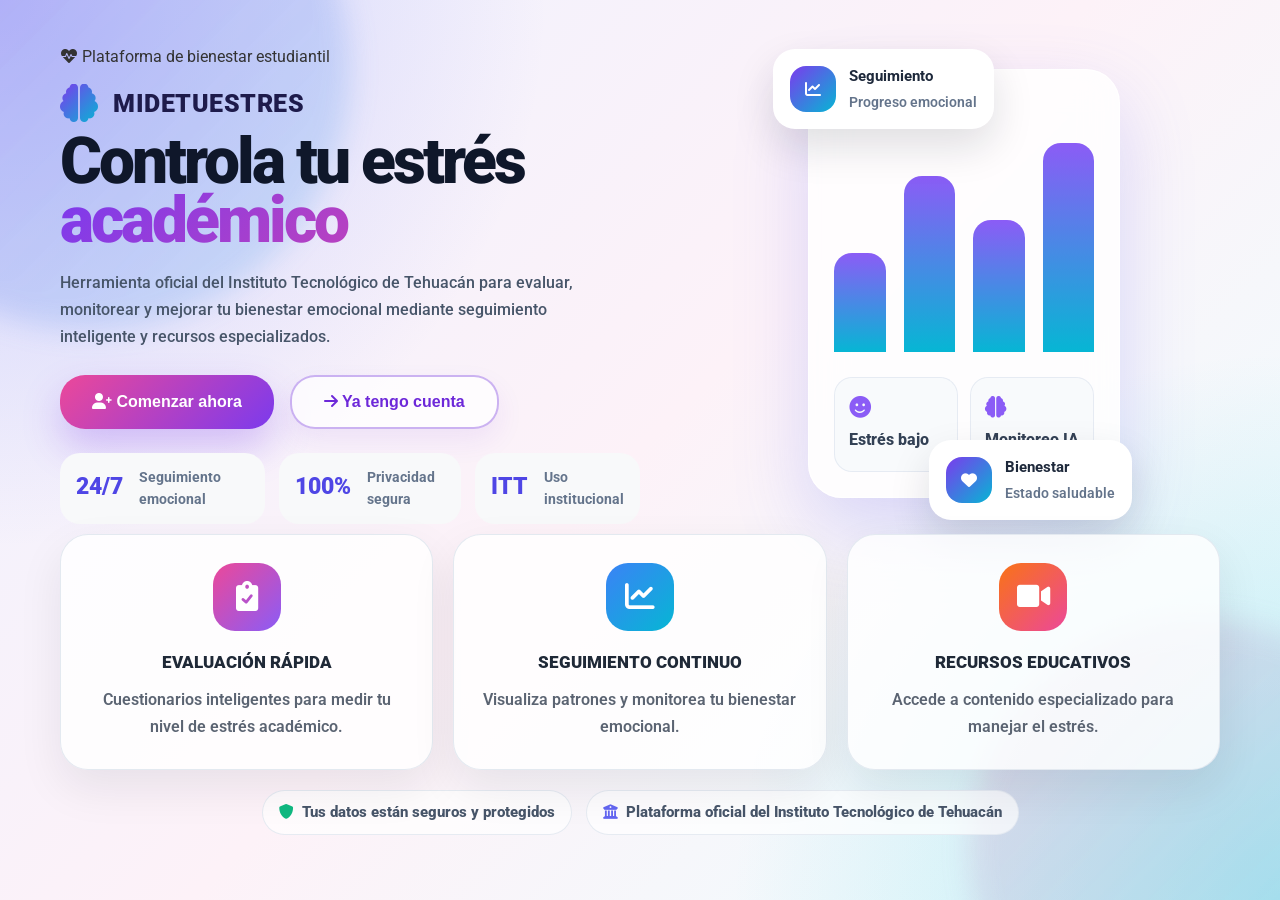
==== commit a95b596f: "Diseño frontend Amy" ====
--- a/index.html
+++ b/index.html
@@ -29,93 +29,314 @@
     </header>
 
     <!-- Welcome Screen (shown when not authenticated) -->
-    <div id="welcomeScreen" class="welcome-screen" style="display: none;">
-        <div class="welcome-container">
-            <div class="welcome-header">
+    <!-- Welcome Screen (shown when not authenticated) -->
+<div id="welcomeScreen" class="welcome-screen" style="display: none;">
+    <div class="welcome-container">
+
+        <div class="welcome-hero">
+
+            <!-- LEFT -->
+            <div class="hero-left">
+
+                <div class="hero-badge">
+                    <i class="fas fa-heartbeat"></i>
+                    Plataforma de bienestar estudiantil
+                </div>
+
                 <div class="logo">
                     <i class="fas fa-brain"></i>
                     <h1>MideTuEstres</h1>
                 </div>
-                <h2>Controla tu estrés académico</h2>
-                <p>Herramienta oficial del Instituto Tecnológico de Tehuacán para medir, registrar y dar seguimiento a tu bienestar emocional</p>
-            </div>
-            
-            <div class="welcome-features">
-                <div class="feature-item">
-                    <i class="fas fa-clipboard-check"></i>
-                    <h3>Evaluación Rápida</h3>
-                    <p>Cuestionarios breves y validados para medir tu nivel de estrés</p>
-                </div>
-                <div class="feature-item">
-                    <i class="fas fa-chart-line"></i>
-                    <h3>Seguimiento Continuo</h3>
-                    <p>Registra tu progreso y observa patrones en tu bienestar emocional</p>
-                </div>
-                <div class="feature-item">
-                    <i class="fas fa-video"></i>
-                    <h3>Recursos Educativos</h3>
-                    <p>Videos y guías para manejar el estrés académico efectivamente</p>
-                </div>
-            </div>
-            
-            <div class="welcome-actions">
-                <h3>Comienza a monitorear tu bienestar</h3>
-                <p>Para acceder a todas las funcionalidades, primero necesitas registrarte con tu correo institucional</p>
-                <div class="welcome-buttons">
-                    <button class="btn-primary" onclick="showRegisterModal()">Registrarme Ahora</button>
-                    <button class="btn-secondary" onclick="showLoginModal()">Ya tengo cuenta</button>
-                </div>
-            </div>
-            
-            <div class="welcome-footer">
-                <p><i class="fas fa-shield-alt"></i> Tus datos están seguros y son privados</p>
-                <p><i class="fas fa-university"></i> Servicio exclusivo para estudiantes del IT Tehuacán</p>
-            </div>
-        </div>
-    </div>
+
+                <h2>
+                    Controla tu estrés
+                    <span>académico</span>
+                </h2>
+
+                <p>
+                    Herramienta oficial del Instituto Tecnológico de Tehuacán para
+                    evaluar, monitorear y mejorar tu bienestar emocional mediante
+                    seguimiento inteligente y recursos especializados.
+                </p>
+
+                <div class="hero-buttons">
+                    <button class="btn-primary" onclick="showRegister()">
+                        <i class="fas fa-user-plus"></i>
+                        Comenzar ahora
+                    </button>
+
+                    <button class="btn-secondary" onclick="showLogin()">
+                        <i class="fas fa-arrow-right"></i>
+                        Ya tengo cuenta
+                    </button>
+                </div>
+
+                <div class="hero-stats">
+                    <div class="stat-card">
+                        <h3>24/7</h3>
+                        <span>Seguimiento emocional</span>
+                    </div>
+
+                    <div class="stat-card">
+                        <h3>100%</h3>
+                        <span>Privacidad segura</span>
+                    </div>
+
+                    <div class="stat-card">
+                        <h3>ITT</h3>
+                        <span>Uso institucional</span>
+                    </div>
+                </div>
+
+            </div>
+
+            <!-- RIGHT -->
+            <div class="hero-right">
+                <div class="dashboard-preview">
+
+                    <div class="floating-card card-1">
+                        <i class="fas fa-chart-line"></i>
+                        <div>
+                            <strong>Seguimiento</strong>
+                            <span>Progreso emocional</span>
+                        </div>
+                    </div>
+
+                    <div class="main-preview">
+                        <div class="preview-top">
+                            <div class="preview-dot"></div>
+                            <div class="preview-dot"></div>
+                            <div class="preview-dot"></div>
+                        </div>
+
+                        <div class="preview-chart">
+                            <div class="chart-bar"></div>
+                            <div class="chart-bar"></div>
+                            <div class="chart-bar"></div>
+                            <div class="chart-bar"></div>
+                        </div>
+
+                        <div class="preview-cards">
+                            <div class="mini-card">
+                                <i class="fas fa-smile"></i>
+                                <span>Estrés bajo</span>
+                            </div>
+
+                            <div class="mini-card">
+                                <i class="fas fa-brain"></i>
+                                <span>Monitoreo IA</span>
+                            </div>
+                        </div>
+                    </div>
+
+                    <div class="floating-card card-2">
+                        <i class="fas fa-heart"></i>
+                        <div>
+                            <strong>Bienestar</strong>
+                            <span>Estado saludable</span>
+                        </div>
+                    </div>
+
+                </div>
+            </div>
+
+        </div>
+
+        <!-- FEATURES -->
+        <div class="welcome-features">
+
+            <div class="feature-item">
+                <i class="fas fa-clipboard-check"></i>
+                <h3>Evaluación rápida</h3>
+                <p>Cuestionarios inteligentes para medir tu nivel de estrés académico.</p>
+            </div>
+
+            <div class="feature-item">
+                <i class="fas fa-chart-line"></i>
+                <h3>Seguimiento continuo</h3>
+                <p>Visualiza patrones y monitorea tu bienestar emocional.</p>
+            </div>
+
+            <div class="feature-item">
+                <i class="fas fa-video"></i>
+                <h3>Recursos educativos</h3>
+                <p>Accede a contenido especializado para manejar el estrés.</p>
+            </div>
+
+        </div>
+
+        <div class="welcome-footer">
+            <p>
+                <i class="fas fa-shield-alt"></i>
+                Tus datos están seguros y protegidos
+            </p>
+
+            <p>
+                <i class="fas fa-university"></i>
+                Plataforma oficial del Instituto Tecnológico de Tehuacán
+            </p>
+        </div>
+
+    </div>
+</div>
+ 
 
     <!-- Main Content -->
     <main id="mainContent" style="display: none;">
         <!-- Hero Section -->
-        <section id="inicio" class="hero">
-            <div class="container">
-                <div class="hero-content">
-                    <h2>Controla tu estrés académico</h2>
-                    <p>Herramienta oficial del Instituto Tecnológico de Tehuacán para medir, registrar y dar seguimiento a tu bienestar emocional</p>
-                    <div class="hero-buttons">
-                        <button class="btn-primary" onclick="showRegisterModal()">Registrarse</button>
-                        <button class="btn-secondary" onclick="scrollToSection('medicion')">Medir mi estrés</button>
-                    </div>
-                </div>
-                <div class="hero-image">
-                    <i class="fas fa-user-graduate"></i>
-                </div>
-            </div>
-        </section>
-
-        <!-- Features Section -->
-        <section class="features">
-            <div class="container">
-                <h3>¿Qué ofrecemos?</h3>
-                <div class="features-grid">
-                    <div class="feature-card">
+<section id="inicio" class="dashboard-hero">
+
+    <div class="container">
+
+        <div class="dashboard-welcome">
+
+            <div class="welcome-info">
+
+                <span class="dashboard-badge">
+                    Bienestar estudiantil
+                </span>
+
+                <h2>
+                    Hola, <span id="userGreeting">Estudiante</span> 👋
+                </h2>
+
+                <p>
+                    ¿Cómo te sientes hoy?
+                    Registra tu estado emocional o realiza una evaluación completa.
+                </p>
+
+                <!-- Mood Selector -->
+                <div class="mood-selector">
+
+                    <button class="mood-btn" data-mood="Excelente">
+                        😄
+                        <span>Bien</span>
+                    </button>
+
+                    <button class="mood-btn" data-mood="Tranquilo">
+                        🙂
+                        <span>Tranquilo</span>
+                    </button>
+
+                    <button class="mood-btn" data-mood="Regular">
+                        😐
+                        <span>Regular</span>
+                    </button>
+
+                    <button class="mood-btn" data-mood="Estresado">
+                        😟
+                        <span>Estresado</span>
+                    </button>
+
+                    <button class="mood-btn" data-mood="Muy estresado">
+                        😣
+                        <span>Muy estresado</span>
+                    </button>
+
+                </div>
+
+                <div class="dashboard-actions">
+
+                    <button class="btn-primary"
+                        onclick="scrollToSection('medicion')">
+
                         <i class="fas fa-clipboard-check"></i>
-                        <h4>Evaluación Rápida</h4>
-                        <p>Cuestionarios breves y validados para medir tu nivel de estrés</p>
-                    </div>
-                    <div class="feature-card">
-                        <i class="fas fa-chart-line"></i>
-                        <h4>Seguimiento Continuo</h4>
-                        <p>Registra tu progreso y observa patrones en tu bienestar emocional</p>
-                    </div>
-                    <div class="feature-card">
-                        <i class="fas fa-video"></i>
-                        <h4>Recursos Educativos</h4>
-                        <p>Videos y guías para manejar el estrés académico efectivamente</p>
-                    </div>
-                </div>
-            </div>
-        </section>
+                        Nueva evaluación
+                    </button>
+
+                </div>
+
+            </div>
+
+            <!-- Summary Card -->
+            <div class="summary-card">
+
+                <div class="summary-top">
+                    <h3>Resumen actual</h3>
+                    <i class="fas fa-heartbeat"></i>
+                </div>
+
+                <div class="summary-item">
+                    <span>Último nivel</span>
+                    <strong id="lastStressLevel">Moderado</strong>
+                </div>
+
+                <div class="summary-item">
+                    <span>Última medición</span>
+                    <strong id="lastMeasurementDate">Sin registros</strong>
+                </div>
+
+                <div class="summary-item">
+                    <span>Total evaluaciones</span>
+                    <strong id="dashboardTotalMeasurements">0</strong>
+                </div>
+
+            </div>
+
+        </div>
+
+    </div>
+
+</section>
+
+<section class="did-you-know">
+    <div class="container">
+
+        <div class="dyk-header">
+            <span>Bienestar académico</span>
+            <h3>¿Sabías que?</h3>
+            <p>Pequeños datos para entender mejor el estrés y cuidar tu salud emocional.</p>
+        </div>
+
+        <div class="dyk-carousel">
+
+            <button class="dyk-btn prev" onclick="moveDykSlide(-1)">
+                <i class="fas fa-chevron-left"></i>
+            </button>
+
+            <div class="dyk-track" id="dykTrack">
+
+                <div class="dyk-card">
+                    <i class="fas fa-brain"></i>
+                    <h4>El estrés afecta la concentración</h4>
+                    <p>Cuando el estrés aumenta, puede ser más difícil memorizar, organizar ideas y mantener la atención.</p>
+                </div>
+
+                <div class="dyk-card">
+                    <i class="fas fa-bed"></i>
+                    <h4>Dormir también es estudiar</h4>
+                    <p>Un buen descanso ayuda a procesar la información y mejora el rendimiento académico.</p>
+                </div>
+
+                <div class="dyk-card">
+                    <i class="fas fa-clock"></i>
+                    <h4>Las pausas ayudan</h4>
+                    <p>Tomar descansos breves durante el estudio puede reducir la fatiga mental y mejorar la productividad.</p>
+                </div>
+
+                <div class="dyk-card">
+                    <i class="fas fa-heart"></i>
+                    <h4>Pedir apoyo es importante</h4>
+                    <p>Hablar con alguien de confianza puede ayudarte a manejar mejor la presión académica.</p>
+                </div>
+
+            </div>
+
+            <button class="dyk-btn next" onclick="moveDykSlide(1)">
+                <i class="fas fa-chevron-right"></i>
+            </button>
+
+        </div>
+
+        <div class="dyk-dots">
+            <button class="dyk-dot active" onclick="goToDykSlide(0)"></button>
+            <button class="dyk-dot" onclick="goToDykSlide(1)"></button>
+            <button class="dyk-dot" onclick="goToDykSlide(2)"></button>
+            <button class="dyk-dot" onclick="goToDykSlide(3)"></button>
+        </div>
+
+    </div>
+</section>
 
         <!-- Stress Measurement Section -->
         <section id="medicion" class="measurement">
@@ -128,55 +349,192 @@
                             <p>Responde sinceramente las siguientes preguntas</p>
                         </div>
                         <form id="stressForm">
-                            <div class="question-group" data-question="1">
-                                <label>1. ¿Cómo te sientes con la carga de tareas académicas?</label>
-                                <div class="radio-group">
-                                    <label><input type="radio" name="q1" value="1"> Muy relajado</label>
-                                    <label><input type="radio" name="q1" value="2"> Algo presionado</label>
-                                    <label><input type="radio" name="q1" value="3"> Bastante estresado</label>
-                                    <label><input type="radio" name="q1" value="4"> Muy estresado</label>
-                                </div>
-                            </div>
-
-                            <div class="question-group" data-question="2">
-                                <label>2. ¿Cómo calificas tu nivel de ansiedad antes de los exámenes?</label>
-                                <div class="radio-group">
-                                    <label><input type="radio" name="q2" value="1"> Baja</label>
-                                    <label><input type="radio" name="q2" value="2"> Moderada</label>
-                                    <label><input type="radio" name="q2" value="3"> Alta</label>
-                                    <label><input type="radio" name="q2" value="4"> Muy alta</label>
-                                </div>
-                            </div>
-
-                            <div class="question-group" data-question="3">
-                                <label>3. ¿Qué tan bien duermes durante periodos de exámenes?</label>
-                                <div class="radio-group">
-                                    <label><input type="radio" name="q3" value="1"> Muy bien</label>
-                                    <label><input type="radio" name="q3" value="2"> Regular</label>
-                                    <label><input type="radio" name="q3" value="3"> Mal</label>
-                                    <label><input type="radio" name="q3" value="4"> Muy mal</label>
-                                </div>
-                            </div>
-
-                            <div class="question-group" data-question="4">
-                                <label>4. ¿Cómo afecta la presión académica tu vida social?</label>
-                                <div class="radio-group">
-                                    <label><input type="radio" name="q4" value="1"> No afecta</label>
-                                    <label><input type="radio" name="q4" value="2"> Levemente</label>
-                                    <label><input type="radio" name="q4" value="3"> Moderadamente</label>
-                                    <label><input type="radio" name="q4" value="4"> Severamente</label>
-                                </div>
-                            </div>
-
-                            <div class="question-group" data-question="5">
-                                <label>5. ¿Con qué frecuencia sientes que no puedes con todo?</label>
-                                <div class="radio-group">
-                                    <label><input type="radio" name="q5" value="1"> Nunca</label>
-                                    <label><input type="radio" name="q5" value="2"> Rara vez</label>
-                                    <label><input type="radio" name="q5" value="3"> Frecuentemente</label>
-                                    <label><input type="radio" name="q5" value="4"> Siempre</label>
-                                </div>
-                            </div>
+                           <div class="question-card" data-question="1">
+
+    <div class="question-header">
+        <span class="question-number">01</span>
+        <h4>¿Cómo te sientes con la carga de tareas académicas?</h4>
+    </div>
+
+    <div class="emotion-options">
+
+        <label class="emotion-card">
+            <input type="radio" name="q1" value="1">
+            <span class="emoji">😌</span>
+            <span class="emotion-title">Muy relajado</span>
+        </label>
+
+        <label class="emotion-card">
+            <input type="radio" name="q1" value="2">
+            <span class="emoji">🙂</span>
+            <span class="emotion-title">Tranquilo</span>
+        </label>
+
+        <label class="emotion-card">
+            <input type="radio" name="q1" value="3">
+            <span class="emoji">😐</span>
+            <span class="emotion-title">Regular</span>
+        </label>
+
+        <label class="emotion-card">
+            <input type="radio" name="q1" value="4">
+            <span class="emoji">😣</span>
+            <span class="emotion-title">Estresado</span>
+        </label>
+
+    </div>
+
+</div>
+                          <div class="question-card" data-question="2">
+
+    <div class="question-header">
+        <span class="question-number">02</span>
+        <h4>¿Cómo calificas tu nivel de ansiedad antes de los exámenes?</h4>
+    </div>
+
+    <div class="emotion-options">
+
+        <label class="emotion-card">
+            <input type="radio" name="q2" value="1">
+            <span class="emoji">😌</span>
+            <span class="emotion-title">Baja</span>
+        </label>
+
+        <label class="emotion-card">
+            <input type="radio" name="q2" value="2">
+            <span class="emoji">🙂</span>
+            <span class="emotion-title">Moderada</span>
+        </label>
+
+        <label class="emotion-card">
+            <input type="radio" name="q2" value="3">
+            <span class="emoji">😟</span>
+            <span class="emotion-title">Alta</span>
+        </label>
+
+        <label class="emotion-card">
+            <input type="radio" name="q2" value="4">
+            <span class="emoji">😰</span>
+            <span class="emotion-title">Muy alta</span>
+        </label>
+
+    </div>
+
+</div>
+
+
+<div class="question-card" data-question="3">
+
+    <div class="question-header">
+        <span class="question-number">03</span>
+        <h4>¿Qué tan bien duermes durante periodos de exámenes?</h4>
+    </div>
+
+    <div class="emotion-options">
+
+        <label class="emotion-card">
+            <input type="radio" name="q3" value="1">
+            <span class="emoji">😴</span>
+            <span class="emotion-title">Muy bien</span>
+        </label>
+
+        <label class="emotion-card">
+            <input type="radio" name="q3" value="2">
+            <span class="emoji">😐</span>
+            <span class="emotion-title">Regular</span>
+        </label>
+
+        <label class="emotion-card">
+            <input type="radio" name="q3" value="3">
+            <span class="emoji">😪</span>
+            <span class="emotion-title">Mal</span>
+        </label>
+
+        <label class="emotion-card">
+            <input type="radio" name="q3" value="4">
+            <span class="emoji">🥱</span>
+            <span class="emotion-title">Muy mal</span>
+        </label>
+
+    </div>
+
+</div>
+
+
+<div class="question-card" data-question="4">
+
+    <div class="question-header">
+        <span class="question-number">04</span>
+        <h4>¿Cómo afecta la presión académica tu vida social?</h4>
+    </div>
+
+    <div class="emotion-options">
+
+        <label class="emotion-card">
+            <input type="radio" name="q4" value="1">
+            <span class="emoji">😊</span>
+            <span class="emotion-title">No afecta</span>
+        </label>
+
+        <label class="emotion-card">
+            <input type="radio" name="q4" value="2">
+            <span class="emoji">🙂</span>
+            <span class="emotion-title">Levemente</span>
+        </label>
+
+        <label class="emotion-card">
+            <input type="radio" name="q4" value="3">
+            <span class="emoji">😕</span>
+            <span class="emotion-title">Moderadamente</span>
+        </label>
+
+        <label class="emotion-card">
+            <input type="radio" name="q4" value="4">
+            <span class="emoji">😞</span>
+            <span class="emotion-title">Severamente</span>
+        </label>
+
+    </div>
+
+</div>
+
+
+<div class="question-card" data-question="5">
+
+    <div class="question-header">
+        <span class="question-number">05</span>
+        <h4>¿Con qué frecuencia sientes que no puedes con todo?</h4>
+    </div>
+
+    <div class="emotion-options">
+
+        <label class="emotion-card">
+            <input type="radio" name="q5" value="1">
+            <span class="emoji">😌</span>
+            <span class="emotion-title">Nunca</span>
+        </label>
+
+        <label class="emotion-card">
+            <input type="radio" name="q5" value="2">
+            <span class="emoji">🙂</span>
+            <span class="emotion-title">Rara vez</span>
+        </label>
+
+        <label class="emotion-card">
+            <input type="radio" name="q5" value="3">
+            <span class="emoji">😟</span>
+            <span class="emotion-title">Frecuentemente</span>
+        </label>
+
+        <label class="emotion-card">
+            <input type="radio" name="q5" value="4">
+            <span class="emoji">😣</span>
+            <span class="emotion-title">Siempre</span>
+        </label>
+
+    </div>
+
+</div>
 
                             <button type="submit" class="btn-primary">Calcular mi nivel de estrés</button>
                         </form>
@@ -339,7 +697,14 @@
                 </div>
                 <div class="form-group">
                     <label for="password">Contraseña</label>
-                    <input type="password" id="password" name="password" required>
+                   <div class="password-field">
+                       <input type="password" id="password">
+
+                 <button type="button" class="toggle-password"
+                       onclick="togglePassword('password', this)">
+                       <i class="fas fa-eye"></i>
+                 </button>
+     </div>
                 </div>
                 <button type="submit" class="btn-primary">Iniciar Sesión</button>
                 <p class="form-link">¿No tienes cuenta? <a href="#" onclick="switchToRegister()">Regístrate</a></p>
@@ -399,11 +764,25 @@
                 </div>
                 <div class="form-group">
                     <label for="regPassword">Contraseña</label>
-                    <input type="password" id="regPassword" name="password" required>
+                   <div class="password-field">
+    <input type="password" id="regPassword">
+
+    <button type="button" class="toggle-password"
+        onclick="togglePassword('regPassword', this)">
+        <i class="fas fa-eye"></i>
+    </button>
+</div>
                 </div>
                 <div class="form-group">
                     <label for="regConfirmPassword">Confirmar Contraseña</label>
-                    <input type="password" id="regConfirmPassword" name="confirmPassword" required>
+                   <div class="password-field">
+    <input type="password" id="regConfirmPassword">
+
+    <button type="button" class="toggle-password"
+        onclick="togglePassword('regConfirmPassword', this)">
+        <i class="fas fa-eye"></i>
+    </button>
+</div>
                 </div>
                 <button type="submit" class="btn-primary">Registrarse</button>
                 <p class="form-link">¿Ya tienes cuenta? <a href="#" onclick="switchToLogin()">Inicia sesión</a></p>
--- a/styles.css
+++ b/styles.css
@@ -5,6 +5,11 @@
     box-sizing: border-box;
 }
 
+html,
+body {
+    overflow-x: hidden;
+}
+
 body {
     font-family: 'Roboto', sans-serif;
     line-height: 1.6;
@@ -18,29 +23,23 @@
     padding: 0 20px;
 }
 
-/* Header Styles - INSANE DESIGN */
+/* Header Styles */
 .header {
     background: linear-gradient(135deg, #1a1a2e 0%, #16213e 50%, #0f3460 100%);
     color: white;
     padding: 1rem 0;
-    position: fixed;
-    top: 0;
     width: 100%;
     z-index: 2500;
-    box-shadow: 0 10px 30px rgba(0,0,0,0.5), 0 0 0 1px rgba(255,255,255,0.1);
+    box-shadow: 0 10px 30px rgba(0,0,0,0.5);
     backdrop-filter: blur(20px);
     border-bottom: 3px solid transparent;
-    background-clip: padding-box;
     position: relative;
 }
 
 .header::before {
     content: '';
     position: absolute;
-    top: 0;
-    left: 0;
-    right: 0;
-    bottom: 0;
+    inset: 0;
     background: linear-gradient(45deg, #FF006E, #8338EC, #3A86FF);
     opacity: 0.1;
     z-index: -1;
@@ -54,12 +53,6 @@
     right: 0;
     height: 3px;
     background: linear-gradient(90deg, #FF006E, #8338EC, #3A86FF, #06FFB4);
-    animation: gradientBorder 3s linear infinite;
-}
-
-@keyframes gradientBorder {
-    0% { transform: translateX(-100%); }
-    100% { transform: translateX(100%); }
 }
 
 .header .container {
@@ -72,7 +65,6 @@
     display: flex;
     align-items: center;
     gap: 15px;
-    position: relative;
 }
 
 .logo i {
@@ -80,14 +72,6 @@
     background: linear-gradient(45deg, #FF006E, #8338EC, #3A86FF);
     -webkit-background-clip: text;
     -webkit-text-fill-color: transparent;
-    background-clip: text;
-    animation: logoGlow 2s ease-in-out infinite;
-    filter: drop-shadow(0 0 10px rgba(255, 0, 110, 0.5));
-}
-
-@keyframes logoGlow {
-    0%, 100% { transform: scale(1) rotate(0deg); }
-    50% { transform: scale(1.1) rotate(5deg); }
 }
 
 .logo h1 {
@@ -99,7 +83,6 @@
     background: linear-gradient(45deg, #ffffff, #06FFB4);
     -webkit-background-clip: text;
     -webkit-text-fill-color: transparent;
-    background-clip: text;
 }
 
 .nav {
@@ -124,31 +107,12 @@
     letter-spacing: 1px;
     padding: 0.5rem 1rem;
     border-radius: 25px;
-    transition: all 0.3s cubic-bezier(0.175, 0.885, 0.32, 1.275);
-    position: relative;
-    overflow: hidden;
-}
-
-.nav-link::before {
-    content: '';
-    position: absolute;
-    top: 0;
-    left: -100%;
-    width: 100%;
-    height: 100%;
-    background: linear-gradient(90deg, transparent, rgba(255, 255, 255, 0.2), transparent);
-    transition: left 0.5s;
-}
-
-.nav-link:hover::before {
-    left: 100%;
+    transition: all 0.3s;
 }
 
 .nav-link:hover {
     color: #ffffff;
     background: rgba(255, 255, 255, 0.1);
-    transform: translateY(-2px);
-    text-shadow: 0 0 10px rgba(255, 255, 255, 0.5);
 }
 
 .btn-login {
@@ -160,48 +124,15 @@
     font-weight: 700;
     font-size: 1rem;
     cursor: pointer;
-    transition: all 0.4s cubic-bezier(0.175, 0.885, 0.32, 1.275);
+    transition: all 0.3s;
     text-transform: uppercase;
     letter-spacing: 1px;
-    position: relative;
-    overflow: hidden;
     box-shadow: 0 5px 20px rgba(255, 0, 110, 0.4);
 }
 
-.btn-login::before {
-    content: '';
-    position: absolute;
-    top: 0;
-    left: -100%;
-    width: 100%;
-    height: 100%;
-    background: linear-gradient(90deg, transparent, rgba(255, 255, 255, 0.3), transparent);
-    transition: left 0.5s;
-}
-
-.btn-login:hover::before {
-    left: 100%;
-}
-
 .btn-login:hover {
-    transform: translateY(-3px) scale(1.05);
+    transform: translateY(-3px);
     box-shadow: 0 10px 30px rgba(255, 0, 110, 0.6);
-}
-
-.btn-secondary {
-    background: transparent;
-    color: white;
-    border: 2px solid white;
-    padding: 0.5rem 1.5rem;
-    border-radius: 25px;
-    cursor: pointer;
-    font-weight: 500;
-    transition: all 0.3s;
-}
-
-.btn-secondary:hover {
-    background: white;
-    color: #667eea;
 }
 
 /* Main Content */
@@ -289,8 +220,13 @@
 }
 
 @keyframes float {
-    0%, 100% { transform: translateY(0px); }
-    50% { transform: translateY(-20px); }
+    0%, 100% {
+        transform: translateY(0px);
+    }
+
+    50% {
+        transform: translateY(-20px);
+    }
 }
 
 /* Features Section */
@@ -299,7 +235,10 @@
     background: white;
 }
 
-.features h3 {
+.features h3,
+.measurement h3,
+.tracking h3,
+.resources h3 {
     text-align: center;
     font-size: 2.5rem;
     margin-bottom: 3rem;
@@ -346,13 +285,6 @@
 .measurement {
     padding: 4rem 0;
     background: #f8f9fa;
-}
-
-.measurement h3 {
-    text-align: center;
-    font-size: 2.5rem;
-    margin-bottom: 3rem;
-    color: #333;
 }
 
 .measurement-container {
@@ -478,12 +410,11 @@
 }
 
 .recommendations li {
-    padding: 0.5rem 0;
-    padding-left: 1.5rem;
+    padding: 0.5rem 0 0.5rem 1.5rem;
     position: relative;
 }
 
-.recommendations li:before {
+.recommendations li::before {
     content: ">";
     position: absolute;
     left: 0;
@@ -495,13 +426,6 @@
 .tracking {
     padding: 4rem 0;
     background: white;
-}
-
-.tracking h3 {
-    text-align: center;
-    font-size: 2.5rem;
-    margin-bottom: 3rem;
-    color: #333;
 }
 
 .tracking-container {
@@ -582,13 +506,6 @@
     background: #f8f9fa;
 }
 
-.resources h3 {
-    text-align: center;
-    font-size: 2.5rem;
-    margin-bottom: 3rem;
-    color: #333;
-}
-
 .resources-grid {
     display: grid;
     grid-template-columns: repeat(auto-fit, minmax(350px, 1fr));
@@ -624,10 +541,7 @@
 
 .video-overlay {
     position: absolute;
-    top: 0;
-    left: 0;
-    right: 0;
-    bottom: 0;
+    inset: 0;
     background: rgba(0, 0, 0, 0.3);
     display: flex;
     flex-direction: column;
@@ -757,31 +671,46 @@
     top: 0;
     width: 100%;
     height: 100%;
-    background-color: rgba(0,0,0,0.5);
+    overflow-y: auto;
+    background-color: rgba(15, 23, 42, 0.55);
     animation: fadeIn 0.3s;
+    padding: 20px;
 }
 
 @keyframes fadeIn {
-    from { opacity: 0; }
-    to { opacity: 1; }
+    from {
+        opacity: 0;
+    }
+
+    to {
+        opacity: 1;
+    }
 }
 
 .modal-content {
     background-color: white;
     margin: 5% auto;
     padding: 2rem;
-    border-radius: 15px;
+    border-radius: 20px;
     width: 90%;
     max-width: 500px;
     max-height: 90vh;
     overflow-y: auto;
     position: relative;
     animation: slideIn 0.3s;
+    box-shadow: 0 25px 70px rgba(15, 23, 42, 0.25);
 }
 
 @keyframes slideIn {
-    from { transform: translateY(-50px); opacity: 0; }
-    to { transform: translateY(0); opacity: 1; }
+    from {
+        transform: translateY(-50px);
+        opacity: 0;
+    }
+
+    to {
+        transform: translateY(0);
+        opacity: 1;
+    }
 }
 
 .close {
@@ -811,16 +740,16 @@
 .form-group label {
     display: block;
     margin-bottom: 0.5rem;
-    font-weight: 500;
+    font-weight: 600;
     color: #333;
 }
 
 .form-group input,
 .form-group select {
     width: 100%;
-    padding: 0.8rem;
+    padding: 0.85rem;
     border: 2px solid #e9ecef;
-    border-radius: 8px;
+    border-radius: 10px;
     font-size: 1rem;
     transition: border-color 0.3s;
 }
@@ -840,109 +769,23 @@
 .form-link a {
     color: #667eea;
     text-decoration: none;
-    font-weight: 500;
+    font-weight: 600;
 }
 
 .form-link a:hover {
     text-decoration: underline;
 }
 
-/* Modal button styles */
 .modal .btn-primary {
     width: 100%;
     margin-top: 1rem;
     padding: 1rem;
     font-size: 1.1rem;
-    font-weight: 600;
+    font-weight: 700;
 }
 
 .modal form {
     margin-bottom: 1rem;
-}
-
-/* Responsive Design */
-@media (max-width: 768px) {
-    .header .container {
-        flex-direction: column;
-        gap: 1rem;
-    }
-    
-    .nav ul {
-        flex-direction: column;
-        gap: 0.5rem;
-        text-align: center;
-    }
-    
-    .hero .container {
-        grid-template-columns: 1fr;
-        text-align: center;
-    }
-    
-    .hero-content h2 {
-        font-size: 2rem;
-    }
-    
-    .hero-buttons {
-        flex-direction: column;
-        align-items: center;
-    }
-    
-    .hero-image i {
-        font-size: 8rem;
-    }
-    
-    .features-grid {
-        grid-template-columns: 1fr;
-    }
-    
-    .tracking-container {
-        grid-template-columns: 1fr;
-    }
-    
-    .resources-grid {
-        grid-template-columns: 1fr;
-    }
-    
-    .footer-content {
-        grid-template-columns: 1fr;
-        text-align: center;
-    }
-    
-    .radio-group {
-        grid-template-columns: 1fr;
-    }
-}
-
-@media (max-width: 480px) {
-    .container {
-        padding: 0 15px;
-    }
-    
-    .hero {
-        padding: 2rem 0;
-    }
-    
-    .hero-content h2 {
-        font-size: 1.5rem;
-    }
-    
-    .hero-content p {
-        font-size: 1rem;
-    }
-    
-    .features h3,
-    .measurement h3,
-    .tracking h3,
-    .resources h3 {
-        font-size: 1.8rem;
-    }
-    
-    .modal-content {
-        margin: 5% auto;
-        padding: 1.5rem;
-        max-height: 95vh;
-        width: 95%;
-    }
 }
 
 /* Utility Classes */
@@ -959,11 +802,11 @@
 }
 
 .hidden {
-    display: none;
+    display: none !important;
 }
 
 .show {
-    display: block;
+    display: block !important;
 }
 
 /* Loading Animation */
@@ -978,8 +821,13 @@
 }
 
 @keyframes spin {
-    0% { transform: rotate(0deg); }
-    100% { transform: rotate(360deg); }
+    0% {
+        transform: rotate(0deg);
+    }
+
+    100% {
+        transform: rotate(360deg);
+    }
 }
 
 /* Success Message */
@@ -1002,442 +850,1035 @@
     border: 1px solid #f5c6cb;
 }
 
-/* Welcome Screen Styles - INSANE DESIGN */
+/* ============================= */
+/* Welcome Screen - MideTuEstres */
+/* ============================= */
+
 .welcome-screen {
     position: fixed;
-    top: 0;
-    left: 0;
+    inset: 0;
     width: 100%;
     height: 100vh;
-    background: linear-gradient(45deg, #FF006E, #8338EC, #3A86FF, #06FFB4, #FFB700, #FF006E);
-    background-size: 400% 400%;
-    animation: gradientShift 15s ease infinite;
-    display: flex;
-    align-items: center;
-    justify-content: center;
+    background:
+        radial-gradient(circle at top left, rgba(99, 102, 241, 0.28), transparent 35%),
+        radial-gradient(circle at bottom right, rgba(6, 182, 212, 0.25), transparent 35%),
+        linear-gradient(135deg, #eef2ff 0%, #fdf2f8 50%, #ecfeff 100%);
+    display: none;
     z-index: 3000;
     overflow-y: auto;
-    padding-top: 80px;
-}
-
-@keyframes gradientShift {
-    0% { background-position: 0% 50%; }
-    50% { background-position: 100% 50%; }
-    100% { background-position: 0% 50%; }
-}
-
-.welcome-screen::before {
-    content: '';
-    position: absolute;
-    top: 0;
-    left: 0;
-    width: 100%;
-    height: 100%;
-    background: url('data:image/svg+xml,<svg xmlns="http://www.w3.org/2000/svg" viewBox="0 0 100 100"><defs><pattern id="grain" width="100" height="100" patternUnits="userSpaceOnUse"><circle cx="25" cy="25" r="1" fill="rgba(255,255,255,0.1)"/><circle cx="75" cy="25" r="1" fill="rgba(255,255,255,0.1)"/><circle cx="25" cy="75" r="1" fill="rgba(255,255,255,0.1)"/><circle cx="75" cy="75" r="1" fill="rgba(255,255,255,0.1)"/></pattern></defs><rect width="100" height="100" fill="url(%23grain)"/></svg>');
-    opacity: 0.3;
-    animation: float 20s ease-in-out infinite;
-    pointer-events: none;
-}
-
+    overflow-x: hidden;
+    padding: 24px;
+}
+
+.welcome-screen .footer {
+    display: none !important;
+}
+
+.welcome-screen::before,
 .welcome-screen::after {
     content: '';
     position: absolute;
-    top: 0;
-    left: 0;
-    width: 100%;
-    height: 100%;
-    background: radial-gradient(circle at 20% 50%, rgba(255, 0, 110, 0.3) 0%, transparent 50%),
-                radial-gradient(circle at 80% 20%, rgba(131, 56, 236, 0.3) 0%, transparent 50%),
-                radial-gradient(circle at 40% 80%, rgba(58, 134, 255, 0.3) 0%, transparent 50%),
-                radial-gradient(circle at 90% 90%, rgba(6, 255, 180, 0.3) 0%, transparent 50%);
-    animation: pulseGlow 4s ease-in-out infinite;
+    border-radius: 50%;
+    filter: blur(14px);
     pointer-events: none;
 }
 
-@keyframes pulseGlow {
-    0%, 100% { opacity: 0.5; transform: scale(1); }
-    50% { opacity: 0.8; transform: scale(1.1); }
-}
-
-@keyframes float {
-    0%, 100% { transform: translateY(0px) rotate(0deg); }
-    33% { transform: translateY(-20px) rotate(1deg); }
-    66% { transform: translateY(20px) rotate(-1deg); }
+.welcome-screen::before {
+    width: 520px;
+    height: 520px;
+    top: -190px;
+    left: -170px;
+    background: linear-gradient(135deg, rgba(124, 58, 237, 0.25), rgba(14, 165, 233, 0.16));
+}
+
+.welcome-screen::after {
+    width: 460px;
+    height: 460px;
+    right: -150px;
+    bottom: -180px;
+    background: linear-gradient(135deg, rgba(236, 72, 153, 0.18), rgba(34, 211, 238, 0.18));
 }
 
 .welcome-container {
-    background: rgba(255, 255, 255, 0.95);
-    backdrop-filter: blur(20px);
-    border: 2px solid rgba(255, 255, 255, 0.3);
-    border-radius: 30px;
-    padding: 3rem;
-    max-width: 800px;
-    width: 90%;
-    box-shadow: 0 30px 80px rgba(0,0,0,0.4), 0 0 0 1px rgba(255,255,255,0.1);
-    text-align: center;
-    animation: insaneEntrance 1.2s cubic-bezier(0.68, -0.55, 0.265, 1.55);
+    width: min(1180px, 100%);
+    margin: 0 auto;
     position: relative;
-    overflow: hidden;
-}
-
-.welcome-container::before {
-    content: '';
-    position: absolute;
-    top: -50%;
-    left: -50%;
-    width: 200%;
-    height: 200%;
-    background: conic-gradient(from 0deg, transparent, rgba(255, 0, 110, 0.1), transparent, rgba(131, 56, 236, 0.1), transparent);
-    animation: rotate 10s linear infinite;
-    pointer-events: none;
-}
-
-@keyframes rotate {
-    from { transform: rotate(0deg); }
-    to { transform: rotate(360deg); }
-}
-
-@keyframes insaneEntrance {
-    0% {
-        opacity: 0;
-        transform: scale(0.3) rotate(180deg) translateY(100px);
-        filter: blur(20px);
-    }
-    50% {
-        opacity: 1;
-        transform: scale(1.1) rotate(90deg) translateY(-20px);
-        filter: blur(0px);
-    }
-    100% {
-        opacity: 1;
-        transform: scale(1) rotate(0deg) translateY(0px);
-        filter: blur(0px);
-    }
-}
-
-@keyframes fadeInUp {
-    from {
-        opacity: 0;
-        transform: translateY(30px);
-    }
-    to {
-        opacity: 1;
-        transform: translateY(0);
-    }
-}
-
-.welcome-header .logo {
-    justify-content: center;
-    margin-bottom: 2rem;
+    z-index: 2;
+    padding: 20px 10px 24px;
+    background: transparent;
+    border: none;
+    box-shadow: none;
+}
+
+.welcome-hero {
+    display: grid;
+    grid-template-columns: minmax(420px, 580px) minmax(320px, 400px);
+    justify-content: space-between;
+    gap: 20px;
+    align-items: center;
+    min-height: 460px;
+}
+
+.hero-right {
     position: relative;
-    z-index: 1;
-}
-
-.welcome-header .logo i {
-    font-size: 4rem;
-    background: linear-gradient(45deg, #FF006E, #8338EC, #3A86FF);
+    display: flex;
+    justify-content: flex-start;
+    max-width: 430px;
+    margin-left: 0;
+    transform: translateX(-100px);
+}
+
+.hero-badge {
+    margin-bottom: 14px;
+}
+.hero-left .logo {
+    margin-bottom: 10px;
+}
+
+.hero-left .logo i {
+    font-size: 2.4rem;
+    background: linear-gradient(135deg, #7c3aed, #06b6d4);
     -webkit-background-clip: text;
     -webkit-text-fill-color: transparent;
-    background-clip: text;
-    text-shadow: 0 0 30px rgba(131, 56, 236, 0.5);
-    animation: pulse 2s ease-in-out infinite;
-}
-
-@keyframes pulse {
-    0%, 100% { transform: scale(1); }
-    50% { transform: scale(1.1); }
-}
-
-.welcome-header .logo h1 {
-    color: #1a1a2e;
-    font-size: 3rem;
-    margin: 0;
+    filter: none;
+    animation: none;
+}
+
+.hero-left .logo h1 {
+    font-size: 1.55rem;
+    font-weight: 900;
+    letter-spacing: 0.5px;
+    color: #1e1b4b;
+    background: none;
+    -webkit-text-fill-color: initial;
+    text-transform: uppercase;
+}
+
+.hero-left h2 {
+    font-size: clamp(2.8rem, 5vw, 4.6rem);
+    line-height: 0.92;
+    margin-bottom: 18px;
+    color: #0f172a;
+    font-weight: 900;
+    letter-spacing: -3px;
+}
+
+.hero-left h2 span {
+    display: block;
+    background: linear-gradient(135deg, #7c3aed, #ec4899);
+    -webkit-background-clip: text;
+    -webkit-text-fill-color: transparent;
+}
+
+.hero-left p {
+    font-size: 1rem;
+    line-height: 1.7;
+    color: #475569;
+    max-width: 560px;
+    margin-bottom: 24px;
+    font-weight: 500;
+}
+
+.welcome-screen .hero-buttons {
+    margin-bottom: 24px;
+}
+
+
+.welcome-screen .hero-buttons .btn-secondary {
+    background: rgba(255, 255, 255, 0.88);
+    color: #6d28d9;
+    border: 2px solid rgba(109, 40, 217, 0.45);
+    box-shadow: 0 12px 28px rgba(109, 40, 217, 0.08);
+}
+
+.welcome-screen .hero-buttons .btn-primary {
+    border: none;
+    color: white;
+    background: linear-gradient(135deg, #ec4899, #7c3aed);
+    box-shadow: 0 18px 38px rgba(124, 58, 237, 0.28);
+}
+
+.welcome-screen .hero-buttons .btn-primary:hover {
+    transform: translateY(-3px);
+    box-shadow: 0 24px 50px rgba(124, 58, 237, 0.35);
+}
+
+.welcome-screen .hero-buttons .btn-secondary {
+    background: rgba(255, 255, 255, 0.72);
+    color: #6d28d9;
+    border: 2px solid rgba(109, 40, 217, 0.35);
+}
+
+.welcome-screen .hero-buttons .btn-secondary:hover {
+    background: #6d28d9;
+    color: white;
+    transform: translateY(-3px);
+}
+
+.hero-stats {
+    display: flex;
+    gap: 14px;
+    flex-wrap: nowrap;
+    max-width: 650px;
+}
+
+.hero-stats .stat-card {
+    padding: 13px 16px;
+    border-radius: 20px;
+}
+.hero-stats .stat-card:hover {
+    transform: translateY(-4px);
+}
+
+.hero-stats .stat-card h3 {
+    font-size: 1.45rem;
+    margin-bottom: 4px;
+    color: #4f46e5;
+    font-weight: 900;
+}
+
+.hero-stats .stat-card span {
+    color: #64748b;
+    font-size: 0.88rem;
+    font-weight: 700;
+}
+
+.hero-right {
+    position: relative;
+    display: flex;
+    justify-content: center;
+    max-width: 520px;
+    margin-left: auto;
+}
+
+.dashboard-preview {
+    position: relative;
+    width: 100%;
+    max-width: 380px;
+}
+
+.main-preview {
+    background: rgba(255, 255, 255, 0.80);
+    backdrop-filter: blur(18px);
+    border-radius: 34px;
+    padding: 25px;
+    box-shadow: 0 30px 75px rgba(99, 102, 241, 0.22);
+    border: 1px solid rgba(255, 255, 255, 0.95);
+}
+
+.preview-top {
+    display: flex;
+    gap: 8px;
+    margin-bottom: 25px;
+}
+
+.preview-dot {
+    width: 12px;
+    height: 12px;
+    border-radius: 50%;
+    background: #cbd5e1;
+}
+
+.preview-chart {
+    height: 220px;
+    display: flex;
+    align-items: flex-end;
+    gap: 18px;
+    margin-bottom: 25px;
+}
+
+.chart-bar {
+    flex: 1;
+    border-radius: 18px 18px 0 0;
+    background: linear-gradient(180deg, #8b5cf6, #06b6d4);
+    animation: floatBars 3s ease-in-out infinite;
+}
+
+.chart-bar:nth-child(1) {
+    height: 45%;
+}
+
+.chart-bar:nth-child(2) {
+    height: 80%;
+}
+
+.chart-bar:nth-child(3) {
+    height: 60%;
+}
+
+.chart-bar:nth-child(4) {
+    height: 95%;
+}
+
+.preview-cards {
+    display: grid;
+    grid-template-columns: 1fr 1fr;
+    gap: 12px;
+    margin-top: 10px;
+}
+.mini-card {
+    background: rgba(248, 250, 252, 0.95);
+    border-radius: 18px;
+    padding: 14px;
+    display: flex;
+    flex-direction: column;
+    align-items: flex-start;
+    justify-content: center;
+    gap: 8px;
+    min-height: 95px;
+    font-weight: 800;
+    color: #334155;
+    border: 1px solid rgba(226, 232, 240, 0.8);
+}
+.mini-card i {
+    font-size: 1.35rem;
+    color: #8b5cf6;
+}
+
+.floating-card {
+    position: absolute;
+    background: white;
+    border-radius: 22px;
+    padding: 15px 17px;
+    display: flex;
+    align-items: center;
+    gap: 13px;
+    box-shadow: 0 18px 40px rgba(15, 23, 42, 0.13);
+    z-index: 5;
+    animation: floatCard 4s ease-in-out infinite;
+}
+
+.floating-card i {
+    width: 46px;
+    height: 46px;
+    border-radius: 16px;
+    display: grid;
+    place-items: center;
+    color: white;
+    background: linear-gradient(135deg, #7c3aed, #06b6d4);
+}
+
+.floating-card strong {
+    display: block;
+    color: #1e293b;
+    font-size: 0.95rem;
+}
+
+.floating-card span {
+    font-size: 0.86rem;
+    color: #64748b;
+    font-weight: 600;
+}
+
+.card-1 {
+    top: -20px;
+    left: -35px;
+}
+
+.card-2 {
+    bottom: -22px;
+    right: -12px;
+}
+
+
+.welcome-features {
+    display: grid;
+    grid-template-columns: repeat(3, 1fr);
+    gap: 20px;
+    margin: 10px 0 20px;
+}
+.feature-item {
+    background: rgba(255, 255, 255, 0.82);
+    border: 1px solid rgba(226, 232, 240, 0.95);
+    border-radius: 28px;
+    padding: 28px 24px;
+    min-height: 205px;
+    box-shadow: 0 18px 45px rgba(15, 23, 42, 0.08);
+    transition: 0.3s ease;
+    overflow: hidden;
+    position: relative;
+    text-align: center;
+}
+.feature-item:hover {
+    transform: translateY(-8px);
+    box-shadow: 0 24px 60px rgba(79, 70, 229, 0.16);
+}
+
+.feature-item i {
+    width: 68px;
+    height: 68px;
+    display: grid;
+    place-items: center;
+    margin: 0 auto 18px;
+    border-radius: 22px;
+    font-size: 1.85rem;
+    color: white;
+    background: linear-gradient(135deg, #ec4899, #8b5cf6);
+    -webkit-text-fill-color: white;
+    animation: none;
+}
+
+.feature-item:nth-child(2) i {
+    background: linear-gradient(135deg, #3b82f6, #06b6d4);
+}
+
+.feature-item:nth-child(3) i {
+    background: linear-gradient(135deg, #f97316, #ec4899);
+}
+
+.feature-item h3 {
+    color: #1f2937;
+    font-size: 1.05rem;
+    margin-bottom: 12px;
     font-weight: 900;
     text-transform: uppercase;
-    letter-spacing: -2px;
-    background: linear-gradient(45deg, #1a1a2e, #8338EC);
-    -webkit-background-clip: text;
-    -webkit-text-fill-color: transparent;
-    background-clip: text;
-}
-
-.welcome-header h2 {
-    color: #FF006E;
-    font-size: 2.5rem;
-    margin-bottom: 1rem;
+}
+
+.feature-item p {
+    color: #5b6472;
+    font-size: 0.98rem;
+    line-height: 1.7;
+    font-weight: 600;
+}
+
+.welcome-footer {
+    display: flex;
+    justify-content: center;
+    gap: 14px;
+    flex-wrap: wrap;
+    color: #475569;
+    font-size: 0.92rem;
+    padding-bottom: 10px;
+}
+
+.welcome-footer p {
+    display: flex;
+    align-items: center;
+    gap: 8px;
+    font-weight: 800;
+    padding: 10px 16px;
+    background: rgba(255, 255, 255, 0.7);
+    border: 1px solid rgba(226, 232, 240, 0.85);
+    border-radius: 999px;
+}
+
+.welcome-footer i {
+    color: #10b981;
+}
+
+.welcome-footer p:nth-child(2) i {
+    color: #6366f1;
+}
+.password-field {
+    position: relative;
+}
+
+.password-field input {
+    padding-right: 52px;
+}
+
+.toggle-password {
+    position: absolute;
+    top: 50%;
+    right: 14px;
+    transform: translateY(-50%);
+    background: none;
+    border: none;
+    cursor: pointer;
+    color: #64748b;
+    font-size: 1rem;
+    transition: 0.2s ease;
+}
+
+.toggle-password:hover {
+    color: #7c3aed;
+}
+
+.form-group input:focus,
+.form-group select:focus {
+    outline: none;
+    border-color: #8b5cf6;
+    box-shadow: 0 0 0 4px rgba(139, 92, 246, 0.12);
+}
+
+@keyframes floatCard {
+    0%, 100% {
+        transform: translateY(0);
+    }
+
+    50% {
+        transform: translateY(-10px);
+    }
+}
+
+@keyframes floatBars {
+    0%, 100% {
+        transform: scaleY(1);
+    }
+
+    50% {
+        transform: scaleY(1.05);
+    }
+}
+
+/* Responsive General */
+@media (max-width: 768px) {
+    .header .container {
+        flex-direction: column;
+        gap: 1rem;
+    }
+
+    .nav ul {
+        flex-direction: column;
+        gap: 0.5rem;
+        text-align: center;
+    }
+
+    .hero .container {
+        grid-template-columns: 1fr;
+        text-align: center;
+    }
+
+    .hero-content h2 {
+        font-size: 2rem;
+    }
+
+    .hero-buttons {
+        flex-direction: column;
+        align-items: center;
+    }
+
+    .hero-image i {
+        font-size: 8rem;
+    }
+
+    .features-grid {
+        grid-template-columns: 1fr;
+    }
+
+    .tracking-container {
+        grid-template-columns: 1fr;
+    }
+
+    .resources-grid {
+        grid-template-columns: 1fr;
+    }
+
+    .footer-content {
+        grid-template-columns: 1fr;
+        text-align: center;
+    }
+
+    .radio-group {
+        grid-template-columns: 1fr;
+    }
+}
+
+/* Responsive Welcome */
+@media (max-width: 950px) {
+    .welcome-screen {
+        padding: 18px;
+    }
+
+    .welcome-hero {
+        grid-template-columns: 1fr;
+        gap: 35px;
+        min-height: auto;
+    }
+
+    .hero-left {
+        text-align: center;
+    }
+
+    .hero-left p {
+        margin-left: auto;
+        margin-right: auto;
+    }
+
+    .welcome-screen .hero-buttons,
+    .hero-stats {
+    flex-direction: column;
+}
+
+    .hero-right {
+        margin: 10px auto 0;
+    }
+
+    .card-1 {
+        left: 0;
+    }
+
+    .welcome-features {
+        grid-template-columns: 1fr;
+    }
+
+    .feature-item {
+        min-height: auto;
+    }
+}
+
+@media (max-width: 560px) {
+    .container {
+        padding: 0 15px;
+    }
+
+    .hero {
+        padding: 2rem 0;
+    }
+
+    .hero-content h2 {
+        font-size: 1.5rem;
+    }
+
+    .hero-content p {
+        font-size: 1rem;
+    }
+
+    .features h3,
+    .measurement h3,
+    .tracking h3,
+    .resources h3 {
+        font-size: 1.8rem;
+    }
+
+    .modal-content {
+        margin: 5% auto;
+        padding: 1.5rem;
+        max-height: 95vh;
+        width: 95%;
+    }
+
+   .welcome-container {
+    padding: 30px 0 30px;
+}
+
+    .hero-left h2 {
+        font-size: 3rem;
+        letter-spacing: -2px;
+    }
+
+    .welcome-screen .hero-buttons {
+        flex-direction: column;
+    }
+
+    .welcome-screen .hero-buttons .btn-primary,
+    .welcome-screen .hero-buttons .btn-secondary {
+        width: 100%;
+    }
+
+    .hero-stats {
+        flex-direction: column;
+    }
+
+    .hero-stats .stat-card {
+        width: 100%;
+    }
+
+    .floating-card {
+        position: relative;
+        inset: auto;
+        margin: 12px auto;
+        width: 100%;
+    }
+
+    .preview-chart {
+        height: 170px;
+    }
+
+    .preview-cards {
+        grid-template-columns: 1fr;
+    }
+
+    .welcome-footer {
+        flex-direction: column;
+        align-items: stretch;
+    }
+
+    .welcome-footer p {
+        justify-content: center;
+        text-align: center;
+    }
+     }
+    /* ========================= */
+/* DASHBOARD HERO MODERNO */
+/* ========================= */
+
+.dashboard-hero {
+    padding: 60px 0 45px;
+    background:
+        radial-gradient(circle at top left, rgba(99,102,241,0.18), transparent 35%),
+        linear-gradient(135deg, #f8fafc 0%, #eef2ff 50%, #fdf2f8 100%);
+}
+
+.dashboard-welcome {
+    display: grid;
+    grid-template-columns: 1fr 340px;
+    gap: 35px;
+    align-items: center;
+}
+
+.dashboard-badge {
+    display: inline-block;
+    padding: 10px 18px;
+    border-radius: 999px;
+    background: rgba(99,102,241,0.1);
+    color: #4f46e5;
+    font-weight: 800;
+    margin-bottom: 20px;
+}
+
+.welcome-info h2 {
+    font-size: 3.2rem;
+    color: #0f172a;
+    font-weight: 900;
+    margin-bottom: 14px;
+}
+
+.welcome-info p {
+    color: #475569;
+    font-size: 1.08rem;
+    margin-bottom: 26px;
+}
+
+.mood-selector {
+    display: flex;
+    gap: 14px;
+    flex-wrap: wrap;
+    margin-bottom: 30px;
+}
+
+.mood-btn {
+    background: white;
+    border: 2px solid transparent;
+    border-radius: 22px;
+    padding: 15px 18px;
+    cursor: pointer;
+    transition: 0.25s ease;
+    display: flex;
+    flex-direction: column;
+    align-items: center;
+    gap: 8px;
+    min-width: 95px;
+    box-shadow: 0 10px 25px rgba(15,23,42,0.08);
+    font-size: 2rem;
+}
+
+.mood-btn span {
+    font-size: 0.9rem;
+    font-weight: 800;
+    color: #475569;
+}
+
+.mood-btn:hover,
+.mood-btn.active {
+    transform: translateY(-5px);
+    border-color: #8b5cf6;
+    background: rgba(139,92,246,0.08);
+}
+
+.dashboard-actions .btn-primary {
+    background: linear-gradient(135deg, #ec4899, #7c3aed);
+    color: white;
+    border: none;
+    border-radius: 999px;
+    padding: 16px 28px;
+    font-weight: 900;
+    box-shadow: 0 18px 35px rgba(124,58,237,0.25);
+}
+
+.summary-card {
+    background: rgba(255,255,255,0.85);
+    border: 1px solid rgba(226,232,240,0.9);
+    border-radius: 30px;
+    padding: 28px;
+    box-shadow: 0 20px 50px rgba(15,23,42,0.08);
+}
+
+.summary-top {
+    display: flex;
+    justify-content: space-between;
+    align-items: center;
+    margin-bottom: 24px;
+}
+
+.summary-top h3 {
+    font-size: 1.35rem;
+    color: #0f172a;
+}
+
+.summary-top i {
+    font-size: 1.5rem;
+    color: #8b5cf6;
+}
+
+.summary-item {
+    display: flex;
+    justify-content: space-between;
+    padding: 14px 0;
+    border-bottom: 1px solid #e2e8f0;
+}
+
+.summary-item:last-child {
+    border-bottom: none;
+}
+
+.summary-item span {
+    color: #64748b;
+    font-weight: 700;
+}
+
+.summary-item strong {
+    color: #0f172a;
+}
+
+@media(max-width:950px) {
+    .dashboard-welcome {
+        grid-template-columns: 1fr;
+    }
+}
+/* Carrusel ¿Sabías que? */
+.did-you-know {
+    padding: 70px 0;
+    background: #ffffff;
+}
+
+.dyk-header {
+    text-align: center;
+    margin-bottom: 35px;
+}
+
+.dyk-header span {
+    color: #7c3aed;
     font-weight: 800;
     text-transform: uppercase;
     letter-spacing: 1px;
-    text-shadow: 2px 2px 4px rgba(255, 0, 110, 0.3);
-    animation: glow 2s ease-in-out infinite;
-}
-
-@keyframes glow {
-    0%, 100% { text-shadow: 2px 2px 4px rgba(255, 0, 110, 0.3); }
-    50% { text-shadow: 2px 2px 20px rgba(255, 0, 110, 0.6); }
-}
-
-.welcome-header p {
-    color: #333;
-    font-size: 1.2rem;
-    margin-bottom: 3rem;
-    line-height: 1.6;
-    font-weight: 500;
-    position: relative;
-    z-index: 1;
-}
-
-.welcome-features {
-    display: grid;
-    grid-template-columns: repeat(auto-fit, minmax(200px, 1fr));
-    gap: 2rem;
-    margin-bottom: 3rem;
-    position: relative;
-    z-index: 1;
-}
-
-.feature-item {
-    padding: 2rem;
-    background: linear-gradient(135deg, rgba(255, 255, 255, 0.9), rgba(255, 255, 255, 0.7));
-    backdrop-filter: blur(10px);
-    border: 1px solid rgba(255, 255, 255, 0.3);
-    border-radius: 20px;
-    transition: all 0.4s cubic-bezier(0.175, 0.885, 0.32, 1.275);
+}
+
+.dyk-header h3 {
+    font-size: 2.7rem;
+    color: #0f172a;
+    margin: 8px 0 10px;
+}
+
+.dyk-header p {
+    color: #64748b;
+    font-size: 1.05rem;
+}
+
+.dyk-carousel {
     position: relative;
     overflow: hidden;
-}
-
-.feature-item::before {
-    content: '';
+    max-width: 1180px;
+    margin: 0 auto;
+}
+
+
+
+.dyk-track {
+    display: flex;
+    transition: transform 0.45s ease;
+}
+
+.dyk-card {
+    min-width: 100%;
+    background:
+        radial-gradient(circle at top right, rgba(139,92,246,0.18), transparent 35%),
+        linear-gradient(135deg, #eef2ff, #fdf2f8);
+    border: 1px solid rgba(226,232,240,0.9);
+    border-radius: 34px;
+    padding: 55px 90px;
+    text-align: center;
+    box-shadow: 0 20px 55px rgba(15,23,42,0.08);
+}
+
+.dyk-card i {
+    width: 76px;
+    height: 76px;
+    display: grid;
+    place-items: center;
+    margin: 0 auto 22px;
+    border-radius: 24px;
+    color: white;
+    font-size: 2rem;
+    background: linear-gradient(135deg, #ec4899, #7c3aed);
+}
+
+.dyk-card h4 {
+    font-size: 2rem;
+}
+
+
+.dyk-card p {
+    color: #475569;
+    font-size: 1.15rem;
+    line-height: 1.8;
+    max-width: 760px;
+    margin: 0 auto;
+}
+
+.dyk-btn {
     position: absolute;
-    top: 0;
-    left: -100%;
-    width: 100%;
-    height: 100%;
-    background: linear-gradient(90deg, transparent, rgba(255, 255, 255, 0.4), transparent);
-    transition: left 0.5s;
-}
-
-.feature-item:hover::before {
-    left: 100%;
-}
-
-.feature-item:hover {
-    transform: translateY(-10px) scale(1.05) rotateX(5deg);
-    box-shadow: 0 20px 40px rgba(0,0,0,0.2), 0 0 0 2px rgba(255, 0, 110, 0.3);
-}
-
-.feature-item i {
-    font-size: 3rem;
-    background: linear-gradient(45deg, #FF006E, #8338EC);
-    -webkit-background-clip: text;
-    -webkit-text-fill-color: transparent;
-    background-clip: text;
-    margin-bottom: 1rem;
-    animation: bounce 2s ease-in-out infinite;
-}
-
-.feature-item:nth-child(2) i {
-    background: linear-gradient(45deg, #3A86FF, #06FFB4);
-    -webkit-background-clip: text;
-    -webkit-text-fill-color: transparent;
-    background-clip: text;
-    animation-delay: 0.3s;
-}
-
-.feature-item:nth-child(3) i {
-    background: linear-gradient(45deg, #FFB700, #FF006E);
-    -webkit-background-clip: text;
-    -webkit-text-fill-color: transparent;
-    background-clip: text;
-    animation-delay: 0.6s;
-}
-
-@keyframes bounce {
-    0%, 100% { transform: translateY(0px); }
-    50% { transform: translateY(-10px); }
-}
-
-.feature-item h3 {
-    color: #1a1a2e;
-    font-size: 1.3rem;
-    margin-bottom: 0.5rem;
-    font-weight: 700;
-    text-transform: uppercase;
-    letter-spacing: 1px;
-}
-
-.feature-item p {
-    color: #555;
-    font-size: 1rem;
-    line-height: 1.5;
-    font-weight: 500;
-}
-
-.welcome-actions {
-    background: linear-gradient(135deg, rgba(58, 134, 255, 0.1), rgba(255, 0, 110, 0.1));
-    backdrop-filter: blur(10px);
-    border: 2px solid rgba(255, 255, 255, 0.3);
-    padding: 2rem;
-    border-radius: 20px;
-    margin-bottom: 2rem;
-    position: relative;
-    z-index: 1;
-}
-
-.welcome-actions h3 {
-    color: #1a1a2e;
-    font-size: 1.8rem;
-    margin-bottom: 1rem;
+    top: 50%;
+    transform: translateY(-50%);
+    z-index: 5;
+    width: 46px;
+    height: 46px;
+    border-radius: 50%;
+    border: none;
+    cursor: pointer;
+    color: white;
+    background: linear-gradient(135deg, #7c3aed, #06b6d4);
+    box-shadow: 0 12px 30px rgba(124,58,237,0.25);
+}
+
+.dyk-btn.prev {
+    left: 12px;
+}
+
+.dyk-btn.next {
+    right: 12px;
+}
+
+.dyk-dots {
+    display: flex;
+    justify-content: center;
+    gap: 10px;
+    margin-top: 24px;
+}
+
+.dyk-dot {
+    width: 11px;
+    height: 11px;
+    border-radius: 999px;
+    border: none;
+    background: #cbd5e1;
+    cursor: pointer;
+    transition: 0.25s ease;
+}
+
+.dyk-dot.active {
+    width: 34px;
+    background: linear-gradient(135deg, #ec4899, #7c3aed);
+}
+.stress-form-container {
+    background: rgba(255,255,255,0.78);
+    backdrop-filter: blur(18px);
+    border: 1px solid rgba(255,255,255,0.4);
+    border-radius: 32px;
+    box-shadow: 0 25px 70px rgba(15,23,42,0.08);
+}
+.question-card {
+    background: #fff;
+    border-radius: 22px;
+    padding: 28px;
+    margin-bottom: 28px;
+    border: 1px solid #eef2ff;
+    transition: 0.25s ease;
+}
+.question-card {
+    background: #ffffff;
+    border: 1px solid #e5e7eb;
+    border-radius: 28px;
+    padding: 30px;
+    margin-bottom: 28px;
+    box-shadow: 0 18px 45px rgba(15, 23, 42, 0.06);
+}
+
+.question-header {
+    display: flex;
+    align-items: center;
+    gap: 16px;
+    margin-bottom: 24px;
+}
+
+.question-number {
+    width: 48px;
+    height: 48px;
+    border-radius: 16px;
+    background: linear-gradient(135deg, #ec4899, #7c3aed);
+    color: white;
+    display: grid;
+    place-items: center;
+    font-weight: 900;
+}
+
+.question-header h4 {
+    font-size: 1.25rem;
+    color: #0f172a;
+    margin: 0;
+    text-align: left;
+}
+
+.emotion-options {
+    display: grid;
+    grid-template-columns: repeat(4, 1fr);
+    gap: 14px;
+}
+
+.emotion-card {
+    background: #f8fafc;
+    border: 2px solid #e5e7eb;
+    border-radius: 22px;
+    padding: 22px 14px;
+    text-align: center;
+    cursor: pointer;
+    transition: 0.25s ease;
+    margin: 0 !important;
+    display: flex !important;
+    flex-direction: column;
+    align-items: center;
+    gap: 10px;
+}
+
+.emotion-card input {
+    display: none !important;
+}
+
+.emotion-card .emoji {
+    font-size: 2.2rem;
+}
+
+.emotion-card .emotion-title {
     font-weight: 800;
-    text-transform: uppercase;
-    letter-spacing: 1px;
-}
-
-.welcome-actions p {
-    color: #555;
-    margin-bottom: 2rem;
-    line-height: 1.6;
-    font-size: 1.1rem;
-    font-weight: 500;
-}
-
-.welcome-buttons {
-    display: flex;
-    gap: 1.5rem;
-    justify-content: center;
-    flex-wrap: wrap;
-}
-
-.welcome-buttons .btn-primary {
-    background: linear-gradient(45deg, #FF006E, #8338EC);
+    color: #334155;
+}
+
+.emotion-card:hover {
+    transform: translateY(-5px);
+    border-color: #8b5cf6;
+    box-shadow: 0 16px 35px rgba(124, 58, 237, 0.14);
+}
+
+.emotion-card:has(input:checked) {
+    background: linear-gradient(135deg, #7c3aed, #06b6d4);
+    border-color: transparent;
+}
+
+.emotion-card:has(input:checked) .emotion-title,
+.emotion-card:has(input:checked) .emoji {
     color: white;
-    padding: 1.2rem 2.5rem;
-    border: none;
-    border-radius: 50px;
-    font-size: 1.2rem;
-    font-weight: 700;
-    cursor: pointer;
-    transition: all 0.4s cubic-bezier(0.175, 0.885, 0.32, 1.275);
-    text-decoration: none;
-    display: inline-block;
-    text-transform: uppercase;
-    letter-spacing: 1px;
-    position: relative;
-    overflow: hidden;
-    box-shadow: 0 10px 30px rgba(255, 0, 110, 0.4);
-}
-
-.welcome-buttons .btn-primary::before {
-    content: '';
-    position: absolute;
-    top: 0;
-    left: -100%;
-    width: 100%;
-    height: 100%;
-    background: linear-gradient(90deg, transparent, rgba(255, 255, 255, 0.3), transparent);
-    transition: left 0.5s;
-}
-
-.welcome-buttons .btn-primary:hover::before {
-    left: 100%;
-}
-
-.welcome-buttons .btn-primary:hover {
-    transform: translateY(-5px) scale(1.05);
-    box-shadow: 0 20px 40px rgba(255, 0, 110, 0.6);
-}
-
-.welcome-buttons .btn-secondary {
-    background: transparent;
-    color: #8338EC;
-    padding: 1.2rem 2.5rem;
-    border: 3px solid #8338EC;
-    border-radius: 50px;
-    font-size: 1.2rem;
-    font-weight: 700;
-    cursor: pointer;
-    transition: all 0.4s cubic-bezier(0.175, 0.885, 0.32, 1.275);
-    text-decoration: none;
-    display: inline-block;
-    text-transform: uppercase;
-    letter-spacing: 1px;
-    position: relative;
-    overflow: hidden;
-}
-
-.welcome-buttons .btn-secondary:hover {
-    background: #8338EC;
-    color: white;
-    transform: translateY(-5px) scale(1.05);
-    box-shadow: 0 20px 40px rgba(131, 56, 236, 0.4);
-}
-
-.welcome-footer {
-    display: flex;
-    justify-content: center;
-    gap: 2rem;
-    flex-wrap: wrap;
-    color: #555;
-    font-size: 1rem;
-    position: relative;
-    z-index: 1;
-}
-
-.welcome-footer p {
-    display: flex;
-    align-items: center;
-    gap: 0.5rem;
-    font-weight: 600;
-    padding: 0.5rem 1rem;
-    background: rgba(255, 255, 255, 0.5);
-    border-radius: 20px;
-    backdrop-filter: blur(10px);
-}
-
-.welcome-footer i {
-    color: #06FFB4;
-    font-size: 1.2rem;
-}
-
-.welcome-footer p:nth-child(2) i {
-    color: #FFB700;
-}
-
-/* Responsive Design */
-@media (max-width: 768px) {
-    .welcome-container {
-        padding: 2rem;
-        margin: 1rem;
-    }
-    
-    .welcome-header .logo h1 {
+}
+
+@media(max-width: 768px) {
+    .emotion-options {
+        grid-template-columns: 1fr 1fr;
+    }
+}
+.question-card:hover {
+    transform: translateY(-3px);
+    box-shadow: 0 15px 40px rgba(124,58,237,0.08);
+}
+
+@media(max-width: 650px) {
+    .dyk-card {
+        padding: 35px 30px;
+    }
+
+    .dyk-btn {
+        display: none;
+    }
+
+    .dyk-header h3 {
         font-size: 2rem;
     }
-    
-    .welcome-header h2 {
-        font-size: 1.5rem;
-    }
-    
-    .welcome-features {
-        grid-template-columns: 1fr;
-        gap: 1rem;
-    }
-    
-    .welcome-buttons {
-        flex-direction: column;
-        align-items: center;
-    }
-    
-    .welcome-buttons .btn-primary,
-    .welcome-buttons .btn-secondary {
-        width: 100%;
-        max-width: 300px;
-    }
-    
-    .welcome-footer {
-        flex-direction: column;
-        gap: 1rem;
-        text-align: center;
-    }
-}
+}
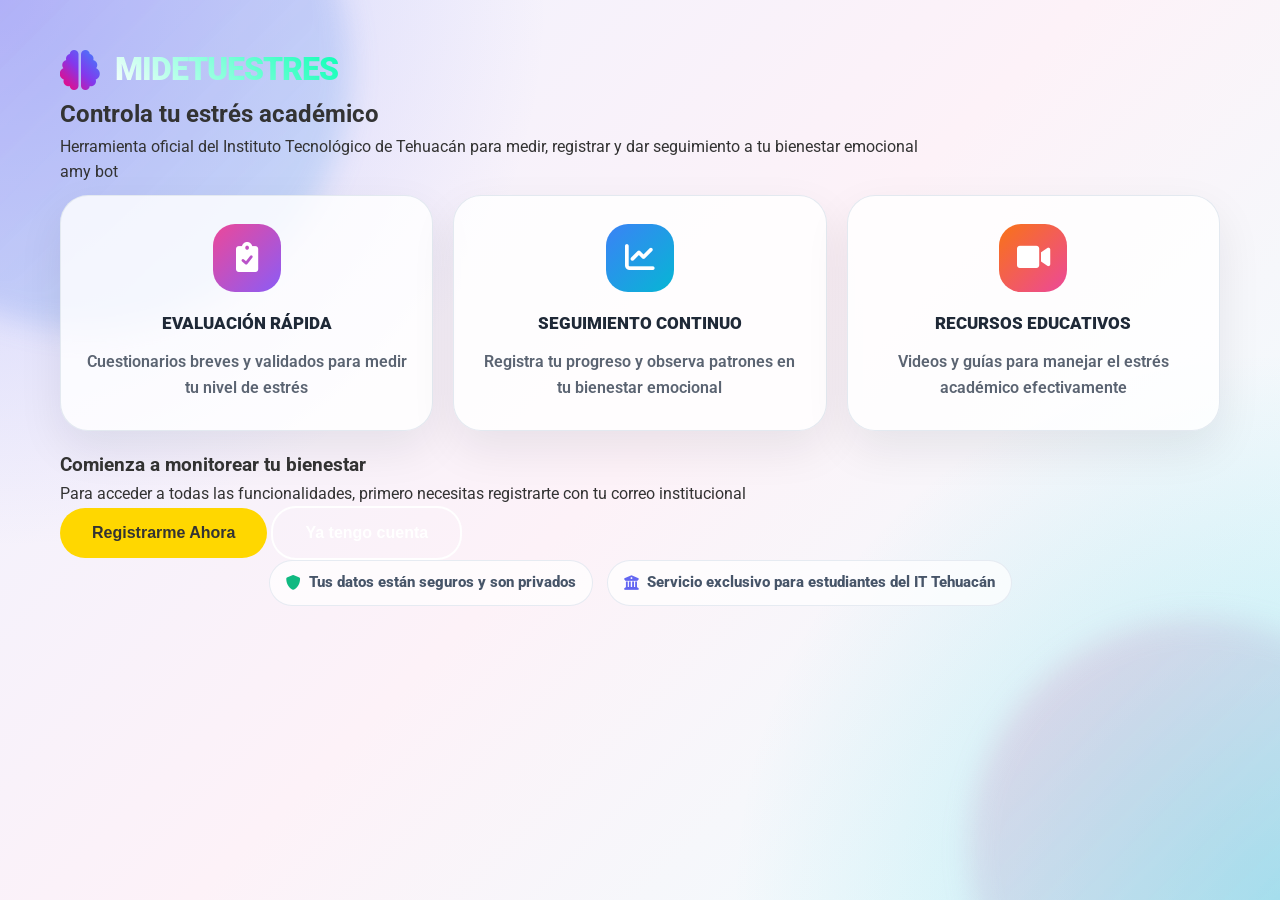
==== commit f7ced9e2: "Agregar index.html" ====
--- a/index.html
+++ b/index.html
@@ -29,314 +29,94 @@
     </header>
 
     <!-- Welcome Screen (shown when not authenticated) -->
-    <!-- Welcome Screen (shown when not authenticated) -->
-<div id="welcomeScreen" class="welcome-screen" style="display: none;">
-    <div class="welcome-container">
-
-        <div class="welcome-hero">
-
-            <!-- LEFT -->
-            <div class="hero-left">
-
-                <div class="hero-badge">
-                    <i class="fas fa-heartbeat"></i>
-                    Plataforma de bienestar estudiantil
-                </div>
-
+    <div id="welcomeScreen" class="welcome-screen" style="display: none;">
+        <div class="welcome-container">
+            <div class="welcome-header">
                 <div class="logo">
                     <i class="fas fa-brain"></i>
                     <h1>MideTuEstres</h1>
                 </div>
-
-                <h2>
-                    Controla tu estrés
-                    <span>académico</span>
-                </h2>
-
-                <p>
-                    Herramienta oficial del Instituto Tecnológico de Tehuacán para
-                    evaluar, monitorear y mejorar tu bienestar emocional mediante
-                    seguimiento inteligente y recursos especializados.
-                </p>
-
-                <div class="hero-buttons">
-                    <button class="btn-primary" onclick="showRegister()">
-                        <i class="fas fa-user-plus"></i>
-                        Comenzar ahora
-                    </button>
-
-                    <button class="btn-secondary" onclick="showLogin()">
-                        <i class="fas fa-arrow-right"></i>
-                        Ya tengo cuenta
-                    </button>
-                </div>
-
-                <div class="hero-stats">
-                    <div class="stat-card">
-                        <h3>24/7</h3>
-                        <span>Seguimiento emocional</span>
-                    </div>
-
-                    <div class="stat-card">
-                        <h3>100%</h3>
-                        <span>Privacidad segura</span>
-                    </div>
-
-                    <div class="stat-card">
-                        <h3>ITT</h3>
-                        <span>Uso institucional</span>
-                    </div>
-                </div>
-
-            </div>
-
-            <!-- RIGHT -->
-            <div class="hero-right">
-                <div class="dashboard-preview">
-
-                    <div class="floating-card card-1">
-                        <i class="fas fa-chart-line"></i>
-                        <div>
-                            <strong>Seguimiento</strong>
-                            <span>Progreso emocional</span>
-                        </div>
-                    </div>
-
-                    <div class="main-preview">
-                        <div class="preview-top">
-                            <div class="preview-dot"></div>
-                            <div class="preview-dot"></div>
-                            <div class="preview-dot"></div>
-                        </div>
-
-                        <div class="preview-chart">
-                            <div class="chart-bar"></div>
-                            <div class="chart-bar"></div>
-                            <div class="chart-bar"></div>
-                            <div class="chart-bar"></div>
-                        </div>
-
-                        <div class="preview-cards">
-                            <div class="mini-card">
-                                <i class="fas fa-smile"></i>
-                                <span>Estrés bajo</span>
-                            </div>
-
-                            <div class="mini-card">
-                                <i class="fas fa-brain"></i>
-                                <span>Monitoreo IA</span>
-                            </div>
-                        </div>
-                    </div>
-
-                    <div class="floating-card card-2">
-                        <i class="fas fa-heart"></i>
-                        <div>
-                            <strong>Bienestar</strong>
-                            <span>Estado saludable</span>
-                        </div>
-                    </div>
-
-                </div>
-            </div>
-
+                <h2>Controla tu estrés académico</h2>
+                <p>Herramienta oficial del Instituto Tecnológico de Tehuacán para medir, registrar y dar seguimiento a tu bienestar emocional</p>
+                <p>amy bot</p>
+            </div>
+            
+            <div class="welcome-features">
+                <div class="feature-item">
+                    <i class="fas fa-clipboard-check"></i>
+                    <h3>Evaluación Rápida</h3>
+                    <p>Cuestionarios breves y validados para medir tu nivel de estrés</p>
+                </div>
+                <div class="feature-item">
+                    <i class="fas fa-chart-line"></i>
+                    <h3>Seguimiento Continuo</h3>
+                    <p>Registra tu progreso y observa patrones en tu bienestar emocional</p>
+                </div>
+                <div class="feature-item">
+                    <i class="fas fa-video"></i>
+                    <h3>Recursos Educativos</h3>
+                    <p>Videos y guías para manejar el estrés académico efectivamente</p>
+                </div>
+            </div>
+            
+            <div class="welcome-actions">
+                <h3>Comienza a monitorear tu bienestar</h3>
+                <p>Para acceder a todas las funcionalidades, primero necesitas registrarte con tu correo institucional</p>
+                <div class="welcome-buttons">
+                    <button class="btn-primary" onclick="showRegisterModal()">Registrarme Ahora</button>
+                    <button class="btn-secondary" onclick="showLoginModal()">Ya tengo cuenta</button>
+                </div>
+            </div>
+            
+            <div class="welcome-footer">
+                <p><i class="fas fa-shield-alt"></i> Tus datos están seguros y son privados</p>
+                <p><i class="fas fa-university"></i> Servicio exclusivo para estudiantes del IT Tehuacán</p>
+            </div>
         </div>
-
-        <!-- FEATURES -->
-        <div class="welcome-features">
-
-            <div class="feature-item">
-                <i class="fas fa-clipboard-check"></i>
-                <h3>Evaluación rápida</h3>
-                <p>Cuestionarios inteligentes para medir tu nivel de estrés académico.</p>
-            </div>
-
-            <div class="feature-item">
-                <i class="fas fa-chart-line"></i>
-                <h3>Seguimiento continuo</h3>
-                <p>Visualiza patrones y monitorea tu bienestar emocional.</p>
-            </div>
-
-            <div class="feature-item">
-                <i class="fas fa-video"></i>
-                <h3>Recursos educativos</h3>
-                <p>Accede a contenido especializado para manejar el estrés.</p>
-            </div>
-
-        </div>
-
-        <div class="welcome-footer">
-            <p>
-                <i class="fas fa-shield-alt"></i>
-                Tus datos están seguros y protegidos
-            </p>
-
-            <p>
-                <i class="fas fa-university"></i>
-                Plataforma oficial del Instituto Tecnológico de Tehuacán
-            </p>
-        </div>
-
     </div>
-</div>
- 
 
     <!-- Main Content -->
     <main id="mainContent" style="display: none;">
         <!-- Hero Section -->
-<section id="inicio" class="dashboard-hero">
-
-    <div class="container">
-
-        <div class="dashboard-welcome">
-
-            <div class="welcome-info">
-
-                <span class="dashboard-badge">
-                    Bienestar estudiantil
-                </span>
-
-                <h2>
-                    Hola, <span id="userGreeting">Estudiante</span> 👋
-                </h2>
-
-                <p>
-                    ¿Cómo te sientes hoy?
-                    Registra tu estado emocional o realiza una evaluación completa.
-                </p>
-
-                <!-- Mood Selector -->
-                <div class="mood-selector">
-
-                    <button class="mood-btn" data-mood="Excelente">
-                        😄
-                        <span>Bien</span>
-                    </button>
-
-                    <button class="mood-btn" data-mood="Tranquilo">
-                        🙂
-                        <span>Tranquilo</span>
-                    </button>
-
-                    <button class="mood-btn" data-mood="Regular">
-                        😐
-                        <span>Regular</span>
-                    </button>
-
-                    <button class="mood-btn" data-mood="Estresado">
-                        😟
-                        <span>Estresado</span>
-                    </button>
-
-                    <button class="mood-btn" data-mood="Muy estresado">
-                        😣
-                        <span>Muy estresado</span>
-                    </button>
-
-                </div>
-
-                <div class="dashboard-actions">
-
-                    <button class="btn-primary"
-                        onclick="scrollToSection('medicion')">
-
+        <section id="inicio" class="hero">
+            <div class="container">
+                <div class="hero-content">
+                    <h2>Controla tu estrés académico</h2>
+                    <p>Herramienta oficial del Instituto Tecnológico de Tehuacán para medir, registrar y dar seguimiento a tu bienestar emocional</p>
+                    <div class="hero-buttons">
+                        <button class="btn-primary" onclick="showRegisterModal()">Registrarse</button>
+                        <button class="btn-secondary" onclick="scrollToSection('medicion')">Medir mi estrés</button>
+                    </div>
+                </div>
+                <div class="hero-image">
+                    <i class="fas fa-user-graduate"></i>
+                </div>
+            </div>
+        </section>
+
+        <!-- Features Section -->
+        <section class="features">
+            <div class="container">
+                <h3>¿Qué ofrecemos?</h3>
+                <div class="features-grid">
+                    <div class="feature-card">
                         <i class="fas fa-clipboard-check"></i>
-                        Nueva evaluación
-                    </button>
-
-                </div>
-
-            </div>
-
-            <!-- Summary Card -->
-            <div class="summary-card">
-
-                <div class="summary-top">
-                    <h3>Resumen actual</h3>
-                    <i class="fas fa-heartbeat"></i>
-                </div>
-
-                <div class="summary-item">
-                    <span>Último nivel</span>
-                    <strong id="lastStressLevel">Moderado</strong>
-                </div>
-
-                <div class="summary-item">
-                    <span>Última medición</span>
-                    <strong id="lastMeasurementDate">Sin registros</strong>
-                </div>
-
-                <div class="summary-item">
-                    <span>Total evaluaciones</span>
-                    <strong id="dashboardTotalMeasurements">0</strong>
-                </div>
-
-            </div>
-
-        </div>
-
-    </div>
-
-</section>
-
-<section class="did-you-know">
-    <div class="container">
-
-        <div class="dyk-header">
-            <span>Bienestar académico</span>
-            <h3>¿Sabías que?</h3>
-            <p>Pequeños datos para entender mejor el estrés y cuidar tu salud emocional.</p>
-        </div>
-
-        <div class="dyk-carousel">
-
-            <button class="dyk-btn prev" onclick="moveDykSlide(-1)">
-                <i class="fas fa-chevron-left"></i>
-            </button>
-
-            <div class="dyk-track" id="dykTrack">
-
-                <div class="dyk-card">
-                    <i class="fas fa-brain"></i>
-                    <h4>El estrés afecta la concentración</h4>
-                    <p>Cuando el estrés aumenta, puede ser más difícil memorizar, organizar ideas y mantener la atención.</p>
-                </div>
-
-                <div class="dyk-card">
-                    <i class="fas fa-bed"></i>
-                    <h4>Dormir también es estudiar</h4>
-                    <p>Un buen descanso ayuda a procesar la información y mejora el rendimiento académico.</p>
-                </div>
-
-                <div class="dyk-card">
-                    <i class="fas fa-clock"></i>
-                    <h4>Las pausas ayudan</h4>
-                    <p>Tomar descansos breves durante el estudio puede reducir la fatiga mental y mejorar la productividad.</p>
-                </div>
-
-                <div class="dyk-card">
-                    <i class="fas fa-heart"></i>
-                    <h4>Pedir apoyo es importante</h4>
-                    <p>Hablar con alguien de confianza puede ayudarte a manejar mejor la presión académica.</p>
-                </div>
-
-            </div>
-
-            <button class="dyk-btn next" onclick="moveDykSlide(1)">
-                <i class="fas fa-chevron-right"></i>
-            </button>
-
-        </div>
-
-        <div class="dyk-dots">
-            <button class="dyk-dot active" onclick="goToDykSlide(0)"></button>
-            <button class="dyk-dot" onclick="goToDykSlide(1)"></button>
-            <button class="dyk-dot" onclick="goToDykSlide(2)"></button>
-            <button class="dyk-dot" onclick="goToDykSlide(3)"></button>
-        </div>
-
-    </div>
-</section>
+                        <h4>Evaluación Rápida</h4>
+                        <p>Cuestionarios breves y validados para medir tu nivel de estrés</p>
+                    </div>
+                    <div class="feature-card">
+                        <i class="fas fa-chart-line"></i>
+                        <h4>Seguimiento Continuo</h4>
+                        <p>Registra tu progreso y observa patrones en tu bienestar emocional</p>
+                    </div>
+                    <div class="feature-card">
+                        <i class="fas fa-video"></i>
+                        <h4>Recursos Educativos</h4>
+                        <p>Videos y guías para manejar el estrés académico efectivamente</p>
+                    </div>
+                </div>
+            </div>
+        </section>
 
         <!-- Stress Measurement Section -->
         <section id="medicion" class="measurement">
@@ -349,192 +129,55 @@
                             <p>Responde sinceramente las siguientes preguntas</p>
                         </div>
                         <form id="stressForm">
-                           <div class="question-card" data-question="1">
-
-    <div class="question-header">
-        <span class="question-number">01</span>
-        <h4>¿Cómo te sientes con la carga de tareas académicas?</h4>
-    </div>
-
-    <div class="emotion-options">
-
-        <label class="emotion-card">
-            <input type="radio" name="q1" value="1">
-            <span class="emoji">😌</span>
-            <span class="emotion-title">Muy relajado</span>
-        </label>
-
-        <label class="emotion-card">
-            <input type="radio" name="q1" value="2">
-            <span class="emoji">🙂</span>
-            <span class="emotion-title">Tranquilo</span>
-        </label>
-
-        <label class="emotion-card">
-            <input type="radio" name="q1" value="3">
-            <span class="emoji">😐</span>
-            <span class="emotion-title">Regular</span>
-        </label>
-
-        <label class="emotion-card">
-            <input type="radio" name="q1" value="4">
-            <span class="emoji">😣</span>
-            <span class="emotion-title">Estresado</span>
-        </label>
-
-    </div>
-
-</div>
-                          <div class="question-card" data-question="2">
-
-    <div class="question-header">
-        <span class="question-number">02</span>
-        <h4>¿Cómo calificas tu nivel de ansiedad antes de los exámenes?</h4>
-    </div>
-
-    <div class="emotion-options">
-
-        <label class="emotion-card">
-            <input type="radio" name="q2" value="1">
-            <span class="emoji">😌</span>
-            <span class="emotion-title">Baja</span>
-        </label>
-
-        <label class="emotion-card">
-            <input type="radio" name="q2" value="2">
-            <span class="emoji">🙂</span>
-            <span class="emotion-title">Moderada</span>
-        </label>
-
-        <label class="emotion-card">
-            <input type="radio" name="q2" value="3">
-            <span class="emoji">😟</span>
-            <span class="emotion-title">Alta</span>
-        </label>
-
-        <label class="emotion-card">
-            <input type="radio" name="q2" value="4">
-            <span class="emoji">😰</span>
-            <span class="emotion-title">Muy alta</span>
-        </label>
-
-    </div>
-
-</div>
-
-
-<div class="question-card" data-question="3">
-
-    <div class="question-header">
-        <span class="question-number">03</span>
-        <h4>¿Qué tan bien duermes durante periodos de exámenes?</h4>
-    </div>
-
-    <div class="emotion-options">
-
-        <label class="emotion-card">
-            <input type="radio" name="q3" value="1">
-            <span class="emoji">😴</span>
-            <span class="emotion-title">Muy bien</span>
-        </label>
-
-        <label class="emotion-card">
-            <input type="radio" name="q3" value="2">
-            <span class="emoji">😐</span>
-            <span class="emotion-title">Regular</span>
-        </label>
-
-        <label class="emotion-card">
-            <input type="radio" name="q3" value="3">
-            <span class="emoji">😪</span>
-            <span class="emotion-title">Mal</span>
-        </label>
-
-        <label class="emotion-card">
-            <input type="radio" name="q3" value="4">
-            <span class="emoji">🥱</span>
-            <span class="emotion-title">Muy mal</span>
-        </label>
-
-    </div>
-
-</div>
-
-
-<div class="question-card" data-question="4">
-
-    <div class="question-header">
-        <span class="question-number">04</span>
-        <h4>¿Cómo afecta la presión académica tu vida social?</h4>
-    </div>
-
-    <div class="emotion-options">
-
-        <label class="emotion-card">
-            <input type="radio" name="q4" value="1">
-            <span class="emoji">😊</span>
-            <span class="emotion-title">No afecta</span>
-        </label>
-
-        <label class="emotion-card">
-            <input type="radio" name="q4" value="2">
-            <span class="emoji">🙂</span>
-            <span class="emotion-title">Levemente</span>
-        </label>
-
-        <label class="emotion-card">
-            <input type="radio" name="q4" value="3">
-            <span class="emoji">😕</span>
-            <span class="emotion-title">Moderadamente</span>
-        </label>
-
-        <label class="emotion-card">
-            <input type="radio" name="q4" value="4">
-            <span class="emoji">😞</span>
-            <span class="emotion-title">Severamente</span>
-        </label>
-
-    </div>
-
-</div>
-
-
-<div class="question-card" data-question="5">
-
-    <div class="question-header">
-        <span class="question-number">05</span>
-        <h4>¿Con qué frecuencia sientes que no puedes con todo?</h4>
-    </div>
-
-    <div class="emotion-options">
-
-        <label class="emotion-card">
-            <input type="radio" name="q5" value="1">
-            <span class="emoji">😌</span>
-            <span class="emotion-title">Nunca</span>
-        </label>
-
-        <label class="emotion-card">
-            <input type="radio" name="q5" value="2">
-            <span class="emoji">🙂</span>
-            <span class="emotion-title">Rara vez</span>
-        </label>
-
-        <label class="emotion-card">
-            <input type="radio" name="q5" value="3">
-            <span class="emoji">😟</span>
-            <span class="emotion-title">Frecuentemente</span>
-        </label>
-
-        <label class="emotion-card">
-            <input type="radio" name="q5" value="4">
-            <span class="emoji">😣</span>
-            <span class="emotion-title">Siempre</span>
-        </label>
-
-    </div>
-
-</div>
+                            <div class="question-group" data-question="1">
+                                <label>1. ¿Cómo te sientes con la carga de tareas académicas?</label>
+                                <div class="radio-group">
+                                    <label><input type="radio" name="q1" value="1"> Muy relajado</label>
+                                    <label><input type="radio" name="q1" value="2"> Algo presionado</label>
+                                    <label><input type="radio" name="q1" value="3"> Bastante estresado</label>
+                                    <label><input type="radio" name="q1" value="4"> Muy estresado</label>
+                                </div>
+                            </div>
+
+                            <div class="question-group" data-question="2">
+                                <label>2. ¿Cómo calificas tu nivel de ansiedad antes de los exámenes?</label>
+                                <div class="radio-group">
+                                    <label><input type="radio" name="q2" value="1"> Baja</label>
+                                    <label><input type="radio" name="q2" value="2"> Moderada</label>
+                                    <label><input type="radio" name="q2" value="3"> Alta</label>
+                                    <label><input type="radio" name="q2" value="4"> Muy alta</label>
+                                </div>
+                            </div>
+
+                            <div class="question-group" data-question="3">
+                                <label>3. ¿Qué tan bien duermes durante periodos de exámenes?</label>
+                                <div class="radio-group">
+                                    <label><input type="radio" name="q3" value="1"> Muy bien</label>
+                                    <label><input type="radio" name="q3" value="2"> Regular</label>
+                                    <label><input type="radio" name="q3" value="3"> Mal</label>
+                                    <label><input type="radio" name="q3" value="4"> Muy mal</label>
+                                </div>
+                            </div>
+
+                            <div class="question-group" data-question="4">
+                                <label>4. ¿Cómo afecta la presión académica tu vida social?</label>
+                                <div class="radio-group">
+                                    <label><input type="radio" name="q4" value="1"> No afecta</label>
+                                    <label><input type="radio" name="q4" value="2"> Levemente</label>
+                                    <label><input type="radio" name="q4" value="3"> Moderadamente</label>
+                                    <label><input type="radio" name="q4" value="4"> Severamente</label>
+                                </div>
+                            </div>
+
+                            <div class="question-group" data-question="5">
+                                <label>5. ¿Con qué frecuencia sientes que no puedes con todo?</label>
+                                <div class="radio-group">
+                                    <label><input type="radio" name="q5" value="1"> Nunca</label>
+                                    <label><input type="radio" name="q5" value="2"> Rara vez</label>
+                                    <label><input type="radio" name="q5" value="3"> Frecuentemente</label>
+                                    <label><input type="radio" name="q5" value="4"> Siempre</label>
+                                </div>
+                            </div>
 
                             <button type="submit" class="btn-primary">Calcular mi nivel de estrés</button>
                         </form>
@@ -697,14 +340,7 @@
                 </div>
                 <div class="form-group">
                     <label for="password">Contraseña</label>
-                   <div class="password-field">
-                       <input type="password" id="password">
-
-                 <button type="button" class="toggle-password"
-                       onclick="togglePassword('password', this)">
-                       <i class="fas fa-eye"></i>
-                 </button>
-     </div>
+                    <input type="password" id="password" name="password" required>
                 </div>
                 <button type="submit" class="btn-primary">Iniciar Sesión</button>
                 <p class="form-link">¿No tienes cuenta? <a href="#" onclick="switchToRegister()">Regístrate</a></p>
@@ -764,25 +400,11 @@
                 </div>
                 <div class="form-group">
                     <label for="regPassword">Contraseña</label>
-                   <div class="password-field">
-    <input type="password" id="regPassword">
-
-    <button type="button" class="toggle-password"
-        onclick="togglePassword('regPassword', this)">
-        <i class="fas fa-eye"></i>
-    </button>
-</div>
+                    <input type="password" id="regPassword" name="password" required>
                 </div>
                 <div class="form-group">
                     <label for="regConfirmPassword">Confirmar Contraseña</label>
-                   <div class="password-field">
-    <input type="password" id="regConfirmPassword">
-
-    <button type="button" class="toggle-password"
-        onclick="togglePassword('regConfirmPassword', this)">
-        <i class="fas fa-eye"></i>
-    </button>
-</div>
+                    <input type="password" id="regConfirmPassword" name="confirmPassword" required>
                 </div>
                 <button type="submit" class="btn-primary">Registrarse</button>
                 <p class="form-link">¿Ya tienes cuenta? <a href="#" onclick="switchToLogin()">Inicia sesión</a></p>
